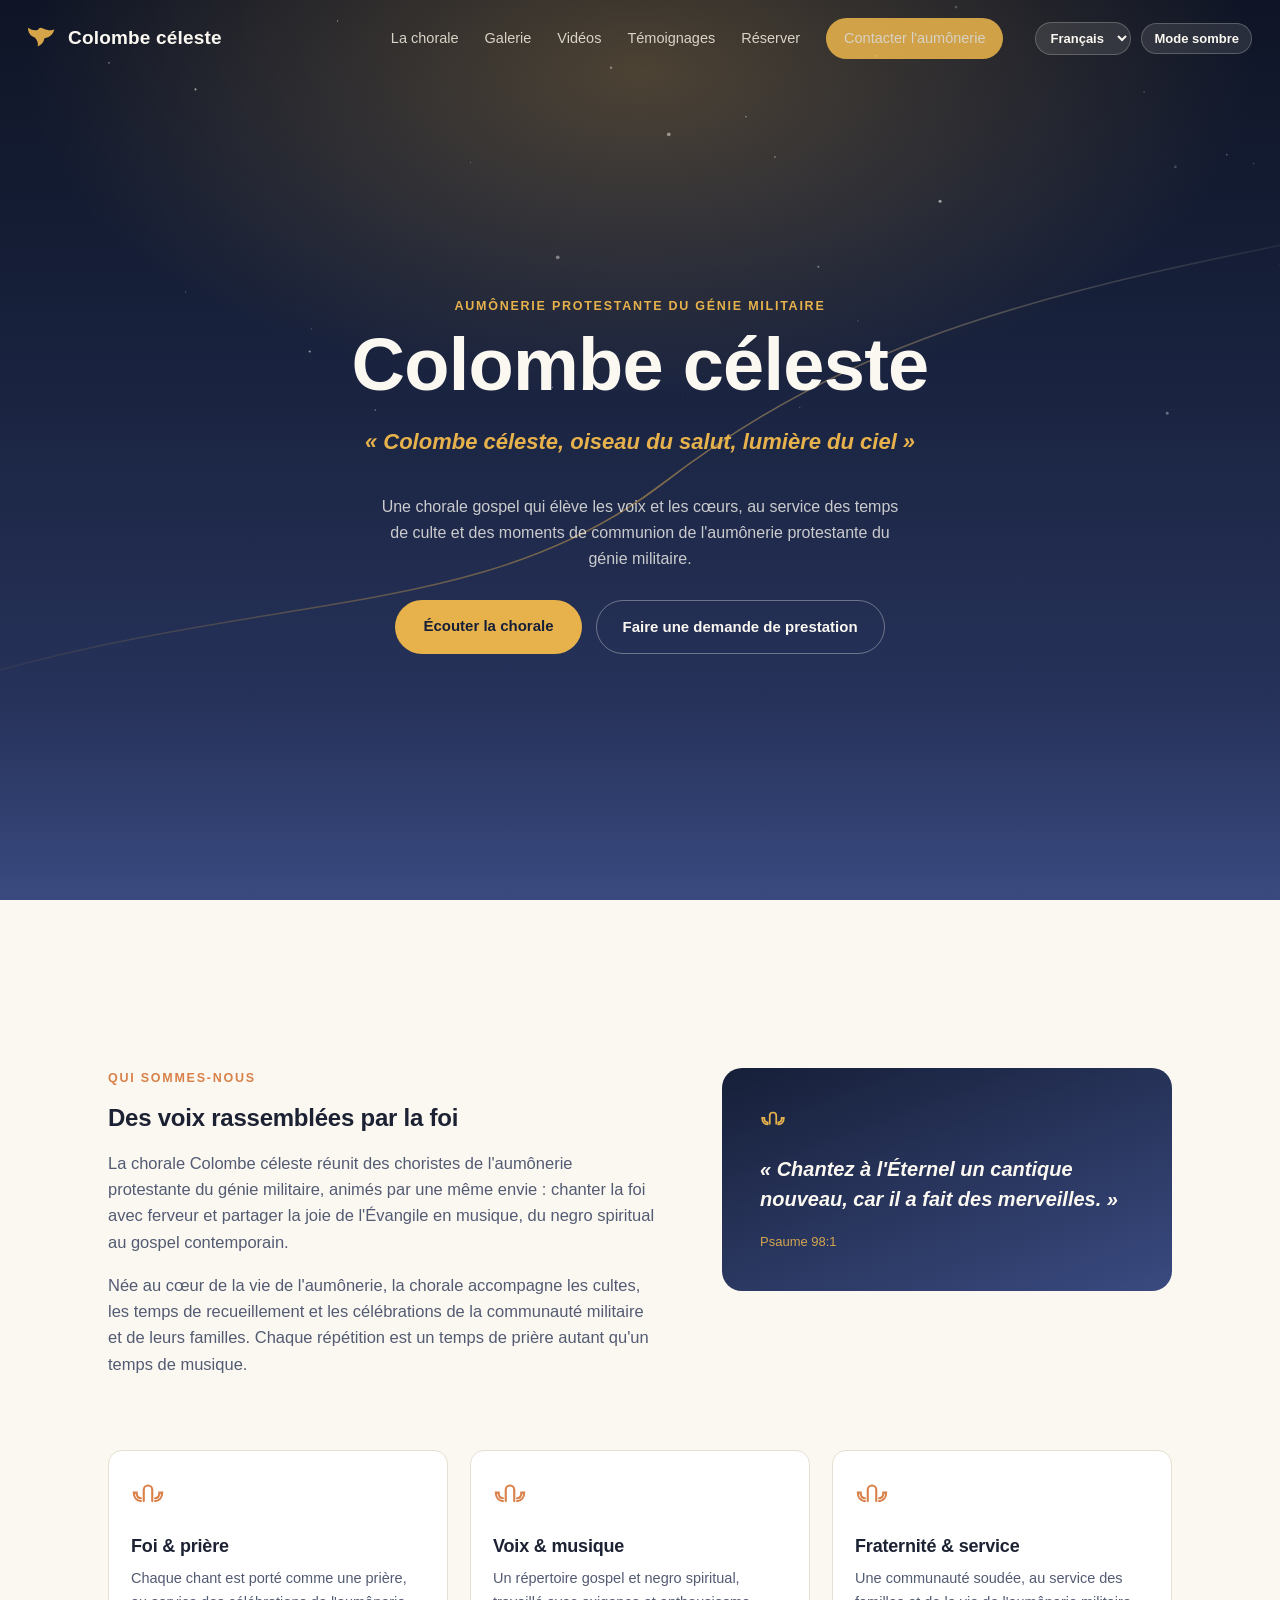
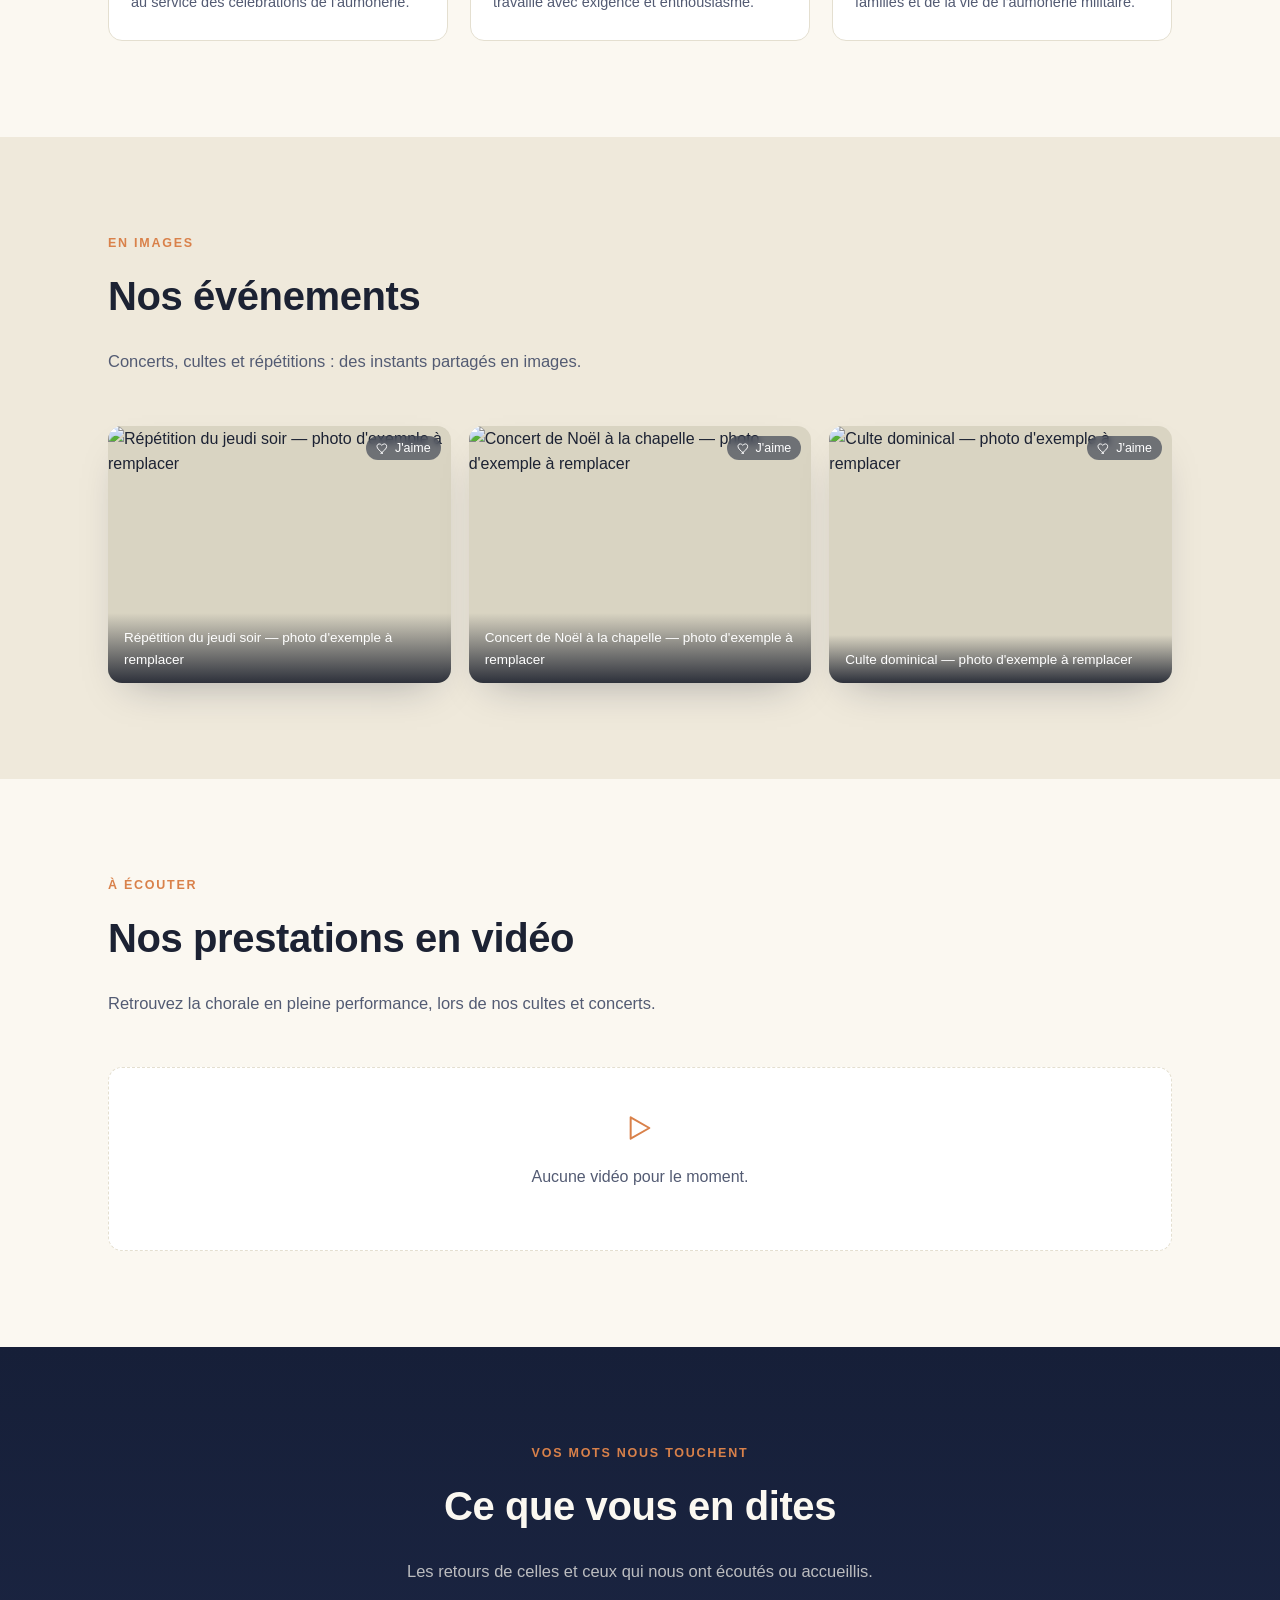
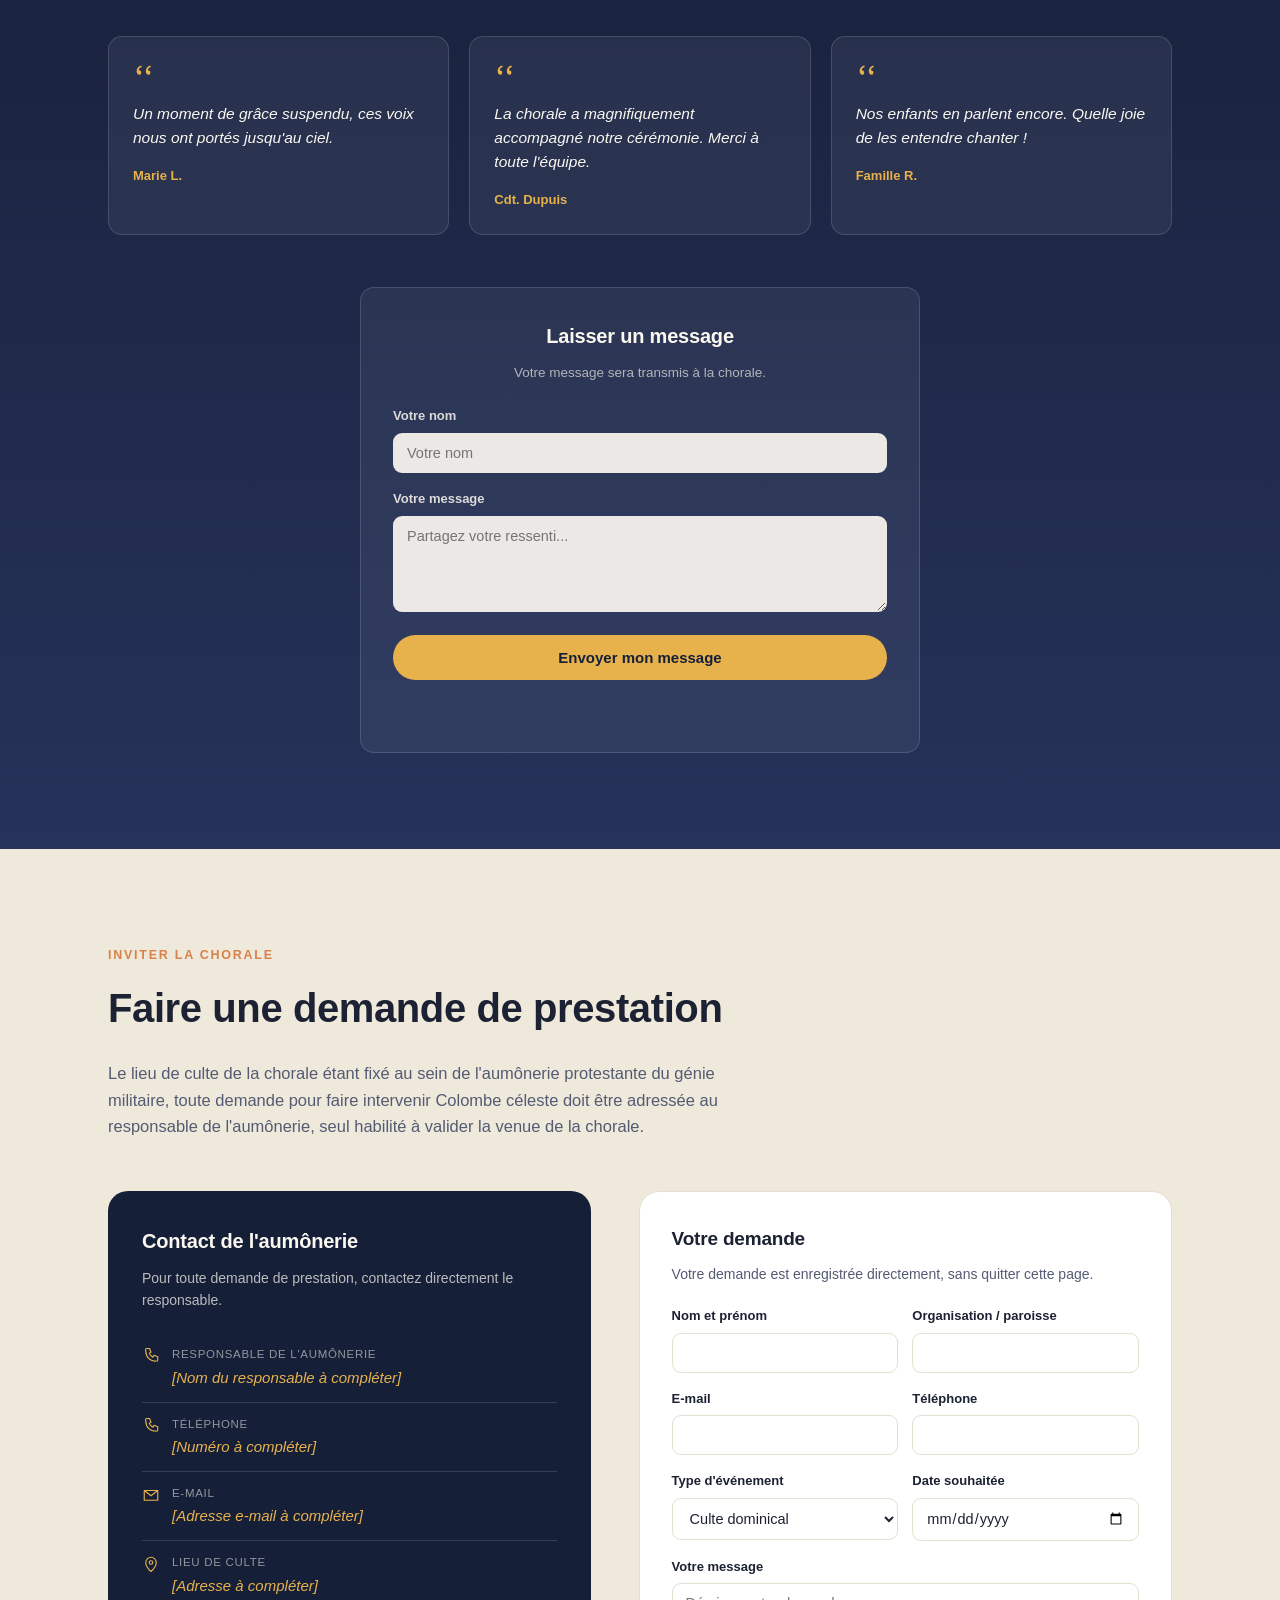
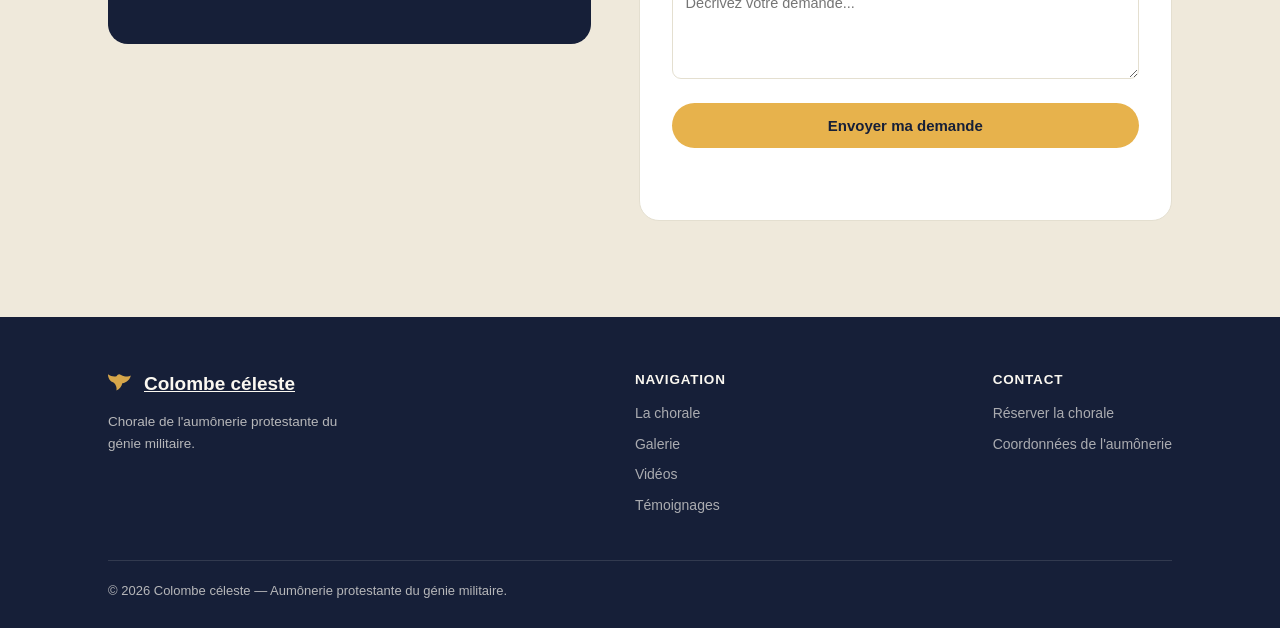
==== index.html @ 0b2200d1 "premiere version du site de la chorale colombr celeste" ====
<!DOCTYPE html>
<html lang="fr">
<head>
<meta charset="UTF-8">
<meta name="viewport" content="width=device-width, initial-scale=1.0">
<title>Colombe céleste — Chorale gospel de l'aumônerie protestante du génie militaire</title>
<meta name="description" content="Colombe céleste, oiseau du salut, lumière du ciel. Chorale gospel de l'aumônerie protestante du génie militaire : concerts, prestations, galerie photo, vidéos et contact pour réserver la chorale.">
<meta name="robots" content="index, follow">
<meta name="theme-color" content="#161f38">
<meta name="author" content="Colombe céleste">

<!-- À remplacer par votre nom de domaine définitif une fois le site en ligne -->
<link rel="canonical" href="https://www.colombe-celeste.example/">

<!-- Open Graph / réseaux sociaux -->
<meta property="og:type" content="website">
<meta property="og:title" content="Colombe céleste — Chorale gospel de l'aumônerie protestante du génie militaire">
<meta property="og:description" content="Oiseau du salut, lumière du ciel. Découvrez nos concerts, notre galerie et nos vidéos, et invitez la chorale à vos événements.">
<meta property="og:url" content="https://www.colombe-celeste.example/">
<meta property="og:locale" content="fr_FR">
<meta property="og:locale:alternate" content="en_US">
<meta property="og:locale:alternate" content="de_DE">
<meta property="og:locale:alternate" content="es_ES">
<meta property="og:image" content="https://www.colombe-celeste.example/assets/social-preview.jpg">
<meta name="twitter:card" content="summary_large_image">
<meta name="twitter:title" content="Colombe céleste — Chorale gospel">
<meta name="twitter:description" content="Oiseau du salut, lumière du ciel. Concerts, galerie, vidéos et contact.">

<link rel="icon" type="image/svg+xml" href="assets/favicon.svg">
<link rel="apple-touch-icon" href="assets/favicon.svg">

<meta http-equiv="Content-Security-Policy" content="default-src 'self'; img-src 'self' data: https:; media-src 'self' data: https: blob:; style-src 'self' 'unsafe-inline' https://fonts.googleapis.com; font-src https://fonts.gstatic.com; script-src 'self' 'sha256-gQjsTGl9t2WQUj9vax3f93fD68hU+zCFucQvxmxFnsM='; frame-src https://www.youtube-nocookie.com https://player.vimeo.com; connect-src 'self' https:; object-src 'none'; base-uri 'self'; form-action 'none';">
<link rel="stylesheet" href="assets/style.css">

<script>(function(){try{var t=localStorage.getItem('colombeCelesteTheme');if(t!=='dark'&&t!=='light'){t=(window.matchMedia&&matchMedia('(prefers-color-scheme: dark)').matches)?'dark':'light';}document.documentElement.setAttribute('data-theme',t);}catch(e){}})();</script>

<script type="application/ld+json" id="ld-json">
{
  "@context": "https://schema.org",
  "@type": "MusicGroup",
  "name": "Colombe céleste",
  "genre": "Gospel",
  "description": "Chorale gospel de l'aumônerie protestante du génie militaire.",
  "slogan": "Colombe céleste, oiseau du salut, lumière du ciel"
}
</script>
</head>
<body>

<!-- ============ NAV ============ -->
<header id="site-nav">
  <a href="#accueil" class="brand-mark">
    <svg width="30" height="30" viewBox="0 0 40 40" fill="none" aria-hidden="true"><path d="M20 6c6 3 12 3 15 1-1 6-6 11-13 12-1 5-4 9-9 11 1-5-1-9-4-12-6-2-9-7-9-13 4 3 9 4 13 3 2-3 4-4 7-2z" fill="#e7b24c" opacity=".92"/></svg>
    <span class="name">Colombe céleste</span>
  </a>
  <nav id="nav-links">
    <a href="#chorale" data-i18n="nav_chorale">La chorale</a>
    <a href="#galerie" data-i18n="nav_galerie">Galerie</a>
    <a href="#videos" data-i18n="nav_videos">Vidéos</a>
    <a href="#temoignages" data-i18n="nav_temoignages">Témoignages</a>
    <a href="#reserver" data-i18n="nav_reserver">Réserver</a>
    <a href="#reserver" class="btn-book" data-i18n="nav_contact">Contacter l'aumônerie</a>
    <div class="nav-utils">
      <select id="lang-select" class="lang-select" aria-label="Choisir la langue"></select>
      <button id="theme-toggle" class="icon-btn" type="button" data-i18n="theme_toggle_dark">🌙 Mode sombre</button>
    </div>
  </nav>
  <button class="nav-toggle" id="nav-toggle" aria-label="Ouvrir le menu" type="button">☰</button>
</header>

<!-- ============ HERO ============ -->
<section id="accueil">
  <div class="dove-field" aria-hidden="true">
    <svg width="100%" height="100%" viewBox="0 0 1200 800" preserveAspectRatio="xMidYMid slice">
      <defs>
        <linearGradient id="trailGrad" x1="0" y1="0" x2="1" y2="0">
          <stop offset="0" stop-color="#e7b24c" stop-opacity="0"/>
          <stop offset="0.5" stop-color="#e7b24c" stop-opacity="1"/>
          <stop offset="1" stop-color="#fbf8f1" stop-opacity="0"/>
        </linearGradient>
      </defs>
      <path class="dove-trail-path" d="M -50 620 C 250 520, 450 560, 620 430 S 950 260, 1260 200"/>
      <g id="stars"></g>
    </svg>
  </div>
  <div class="wrap hero-inner">
    <span class="eyebrow" data-i18n="hero_eyebrow">Aumônerie protestante du génie militaire</span>
    <h1>Colombe céleste</h1>
    <p class="slogan">« Colombe céleste, oiseau du salut, lumière du ciel »</p>
    <p style="color:rgba(251,248,241,.78);max-width:520px;margin:0 auto 1.8em;" data-i18n="hero_subtitle">
      Une chorale gospel qui élève les voix et les cœurs, au service des temps de culte
      et des moments de communion de l'aumônerie protestante du génie militaire.
    </p>
    <div class="hero-cta">
      <a href="#videos" class="btn-primary" data-i18n="hero_cta_listen">Écouter la chorale</a>
      <a href="#reserver" class="btn-ghost" data-i18n="hero_cta_book">Faire une demande de prestation</a>
    </div>
  </div>
</section>

<div class="flight-divider" aria-hidden="true">
  <svg viewBox="0 0 1200 74" preserveAspectRatio="none"><path d="M0 74 L1200 74 L1200 40 C 900 10, 700 60, 500 30 S 150 5, 0 40 Z" fill="#fbf8f1"/></svg>
</div>

<!-- ============ LA CHORALE ============ -->
<section id="chorale">
  <div class="wrap">
    <div class="about-grid">
      <div>
        <span class="eyebrow" data-i18n="about_eyebrow">Qui sommes-nous</span>
        <h2 data-i18n="about_title">Des voix rassemblées par la foi</h2>
        <p id="about-p1"></p>
        <p id="about-p2"></p>
      </div>
      <div class="about-figure">
        <svg width="26" height="26" viewBox="0 0 24 24" fill="none" style="margin-bottom:14px;position:relative;z-index:2;" aria-hidden="true"><path d="M7 17c-3 0-5-2.5-5-6h2c0 2.5 1.3 4 3 4v2zM17 17v-2c1.7 0 3-1.5 3-4h2c0 3.5-2 6-5 6z" stroke="#e7b24c" stroke-width="1.6"/><path d="M9 17V9a3 3 0 0 1 6 0v8" stroke="#e7b24c" stroke-width="1.6"/></svg>
        <blockquote id="about-verse"></blockquote>
        <cite id="about-verse-ref"></cite>
      </div>
    </div>
    <div class="values" id="values-grid"></div>
  </div>
</section>

<!-- ============ GALERIE ============ -->
<section id="galerie">
  <div class="wrap">
    <div class="section-head">
      <span class="eyebrow" data-i18n="gallery_eyebrow">En images</span>
      <h2 data-i18n="gallery_title">Nos événements</h2>
      <p data-i18n="gallery_subtitle">Concerts, cultes et répétitions : des instants partagés en images.</p>
    </div>
    <div class="gallery-grid" id="gallery-grid"></div>
  </div>
</section>

<!-- ============ VIDEOS ============ -->
<section id="videos">
  <div class="wrap">
    <div class="section-head">
      <span class="eyebrow" data-i18n="videos_eyebrow">À écouter</span>
      <h2 data-i18n="videos_title">Nos prestations en vidéo</h2>
      <p data-i18n="videos_subtitle">Retrouvez la chorale en pleine performance, lors de nos cultes et concerts.</p>
    </div>
    <div class="video-grid" id="video-grid"></div>
  </div>
</section>

<!-- ============ TEMOIGNAGES ============ -->
<section id="temoignages">
  <div class="wrap">
    <div class="section-head center">
      <span class="eyebrow" data-i18n="testi_eyebrow">Vos mots nous touchent</span>
      <h2 data-i18n="testi_title">Ce que vous en dites</h2>
      <p data-i18n="testi_subtitle">Les retours de celles et ceux qui nous ont écoutés ou accueillis.</p>
    </div>
    <div class="testi-grid" id="testi-grid"></div>
    <div class="testi-form">
      <h3 data-i18n="testi_form_title">Laisser un message</h3>
      <p class="hint" data-i18n="testi_form_hint">Votre message sera transmis à la chorale.</p>
      <form id="testi-form" novalidate>
        <div class="field">
          <label for="t-name" data-i18n="testi_name_label">Votre nom</label>
          <input type="text" id="t-name" required maxlength="80" data-i18n-ph="testi_name_ph" placeholder="Votre nom">
        </div>
        <div class="field">
          <label for="t-msg" data-i18n="testi_msg_label">Votre message</label>
          <textarea id="t-msg" required maxlength="600" data-i18n-ph="testi_msg_ph" placeholder="Partagez votre ressenti..."></textarea>
        </div>
        <button type="submit" class="btn-primary" style="width:100%;border:none;" data-i18n="testi_submit">Envoyer mon message</button>
        <p class="form-msg" id="t-form-msg" role="status" aria-live="polite"></p>
      </form>
    </div>
  </div>
</section>

<!-- ============ RESERVER ============ -->
<section id="reserver">
  <div class="wrap">
    <div class="section-head">
      <span class="eyebrow" data-i18n="reserve_eyebrow">Inviter la chorale</span>
      <h2 data-i18n="reserve_title">Faire une demande de prestation</h2>
      <p data-i18n="reserve_intro">Le lieu de culte de la chorale étant fixé au sein de l'aumônerie protestante du génie
      militaire, toute demande pour faire intervenir Colombe céleste doit être adressée
      au responsable de l'aumônerie, seul habilité à valider la venue de la chorale.</p>
    </div>
    <div class="reserve-grid">
      <div class="contact-card">
        <h3 data-i18n="contact_card_title">Contact de l'aumônerie</h3>
        <p class="note" data-i18n="contact_card_note">Pour toute demande de prestation, contactez directement le responsable.</p>
        <div class="contact-line">
          <svg viewBox="0 0 24 24" fill="none" aria-hidden="true"><path d="M6 2h4l2 5-2.5 1.5a11 11 0 0 0 5 5L16 11l5 2v4a2 2 0 0 1-2 2C10.5 19 5 13.5 5 5a2 2 0 0 1 1-3z" stroke="currentColor" stroke-width="1.5" stroke-linejoin="round"/></svg>
          <div>
            <div class="lbl" data-i18n="contact_lbl_responsable">Responsable de l'aumônerie</div>
            <div class="val to-fill" id="c-name"></div>
          </div>
        </div>
        <div class="contact-line">
          <svg viewBox="0 0 24 24" fill="none" aria-hidden="true"><path d="M6 2h4l2 5-2.5 1.5a11 11 0 0 0 5 5L16 11l5 2v4a2 2 0 0 1-2 2C10.5 19 5 13.5 5 5a2 2 0 0 1 1-3z" stroke="currentColor" stroke-width="1.5" stroke-linejoin="round"/></svg>
          <div>
            <div class="lbl" data-i18n="contact_lbl_phone">Téléphone</div>
            <div class="val to-fill" id="c-phone"></div>
          </div>
        </div>
        <div class="contact-line">
          <svg viewBox="0 0 24 24" fill="none" aria-hidden="true"><path d="M3 6h18v13H3zM3 6l9 7 9-7" stroke="currentColor" stroke-width="1.5" stroke-linejoin="round"/></svg>
          <div>
            <div class="lbl" data-i18n="contact_lbl_email">E-mail</div>
            <div class="val to-fill" id="c-email"></div>
          </div>
        </div>
        <div class="contact-line">
          <svg viewBox="0 0 24 24" fill="none" aria-hidden="true"><path d="M12 22s7-6.2 7-12a7 7 0 1 0-14 0c0 5.8 7 12 7 12z" stroke="currentColor" stroke-width="1.5" stroke-linejoin="round"/><circle cx="12" cy="10" r="2.4" stroke="currentColor" stroke-width="1.5"/></svg>
          <div>
            <div class="lbl" data-i18n="contact_lbl_address">Lieu de culte</div>
            <div class="val to-fill" id="c-address"></div>
          </div>
        </div>
      </div>
      <div class="booking-form">
        <h3 style="font-size:19px;" data-i18n="booking_form_title">Votre demande</h3>
        <p style="color:var(--ink-soft);font-size:14px;margin-bottom:20px;" data-i18n="booking_form_hint">Votre demande est enregistrée directement, sans quitter cette page.</p>
        <form id="booking-form" novalidate>
          <div class="field-row">
            <div class="field"><label for="b-name" data-i18n="b_name_label">Nom et prénom</label><input type="text" id="b-name" required maxlength="80"></div>
            <div class="field"><label for="b-org" data-i18n="b_org_label">Organisation / paroisse</label><input type="text" id="b-org" maxlength="120"></div>
          </div>
          <div class="field-row">
            <div class="field"><label for="b-email" data-i18n="b_email_label">E-mail</label><input type="email" id="b-email" required maxlength="120"></div>
            <div class="field"><label for="b-phone" data-i18n="b_phone_label">Téléphone</label><input type="tel" id="b-phone" maxlength="30"></div>
          </div>
          <div class="field-row">
            <div class="field">
              <label for="b-type" data-i18n="b_type_label">Type d'événement</label>
              <select id="b-type">
                <option data-i18n="opt_culte">Culte dominical</option>
                <option data-i18n="opt_mariage">Mariage religieux</option>
                <option data-i18n="opt_ceremonie">Cérémonie militaire</option>
                <option data-i18n="opt_concert">Concert / événement communautaire</option>
                <option data-i18n="opt_autre">Autre</option>
              </select>
            </div>
            <div class="field"><label for="b-date" data-i18n="b_date_label">Date souhaitée</label><input type="date" id="b-date"></div>
          </div>
          <div class="field"><label for="b-msg" data-i18n="b_msg_label">Votre message</label><textarea id="b-msg" required maxlength="800" data-i18n-ph="b_msg_ph" placeholder="Décrivez votre demande..."></textarea></div>
          <button type="submit" class="btn-primary" style="width:100%;border:none;" data-i18n="b_submit">Envoyer ma demande</button>
          <p class="form-msg" id="b-form-msg" role="status" aria-live="polite"></p>
        </form>
      </div>
    </div>
  </div>
</section>

<!-- ============ FOOTER ============ -->
<footer>
  <div class="wrap">
    <div class="footer-grid">
      <div>
        <a href="#accueil" class="footer-brand">
          <svg width="26" height="26" viewBox="0 0 40 40" fill="none" aria-hidden="true"><path d="M20 6c6 3 12 3 15 1-1 6-6 11-13 12-1 5-4 9-9 11 1-5-1-9-4-12-6-2-9-7-9-13 4 3 9 4 13 3 2-3 4-4 7-2z" fill="#e7b24c" opacity=".92"/></svg>
          <span>Colombe céleste</span>
        </a>
        <p style="max-width:260px;font-size:13.5px;margin-top:12px;" data-i18n="footer_tagline">Chorale de l'aumônerie protestante du génie militaire.</p>
      </div>
      <div class="footer-col">
        <h4 data-i18n="footer_nav_title">Navigation</h4>
        <a href="#chorale" data-i18n="nav_chorale">La chorale</a>
        <a href="#galerie" data-i18n="nav_galerie">Galerie</a>
        <a href="#videos" data-i18n="nav_videos">Vidéos</a>
        <a href="#temoignages" data-i18n="nav_temoignages">Témoignages</a>
      </div>
      <div class="footer-col">
        <h4 data-i18n="footer_contact_title">Contact</h4>
        <a href="#reserver" data-i18n="footer_link_reserve">Réserver la chorale</a>
        <a href="#reserver" data-i18n="footer_link_coords">Coordonnées de l'aumônerie</a>
      </div>
    </div>
    <div class="footer-bottom">
      <span>© <span id="year"></span> <span data-i18n="footer_copyright_suffix">Colombe céleste — Aumônerie protestante du génie militaire.</span></span>
    </div>
  </div>
</footer>

<!-- ============ LIGHTBOX PHOTO ============ -->
<div id="lightbox">
  <button class="lb-close" id="lb-close" aria-label="Fermer" type="button">×</button>
  <div>
    <img id="lb-img" src="" alt="">
    <p class="lb-cap" id="lb-cap"></p>
  </div>
</div>

<!-- ============ MODALE VIDEO (lecture grand écran) ============ -->
<div id="video-modal">
  <button class="vm-close" id="vm-close" aria-label="Fermer la vidéo" type="button">×</button>
  <div class="video-modal-inner">
    <div class="video-modal-frame" id="vm-frame"></div>
    <p class="video-modal-title" id="vm-title"></p>
  </div>
</div>

<script src="assets/common.js"></script>
<script src="assets/i18n.js"></script>
<script src="assets/site.js"></script>
</body>
</html>
---- assets/style.css ----
@import url('https://fonts.googleapis.com/css2?family=Inter:wght@400;500;600;700&display=swap');

:root{
  --sky-night:#161f38;
  --sky-mid:#26325a;
  --sky-soft:#3a4a80;
  --dawn-gold:#e7b24c;
  --dawn-copper:#d9814a;
  --dove:#fbf8f1;
  --dove-dim:#efe9db;
  --ink:#1c2233;
  --ink-soft:#535b73;
  --line:#e4dfd0;
  --card-bg:#ffffff;
  --radius:14px;
  --shadow:0 18px 40px -20px rgba(22,31,56,0.35);
  --font-title:Arial, Helvetica, sans-serif;
  --font-body:'Inter', Arial, Helvetica, sans-serif;
  font-size:16px;
}
:root[data-theme="dark"]{
  --dove:#12172a;
  --dove-dim:#0c1020;
  --ink:#eceef5;
  --ink-soft:#a7adc4;
  --line:#2a3252;
  --card-bg:#1a2038;
  --shadow:0 18px 40px -20px rgba(0,0,0,0.6);
}
:root[data-theme="dark"] .value-card,
:root[data-theme="dark"] .video-card,
:root[data-theme="dark"] .booking-form,
:root[data-theme="dark"] .empty-state{
  background:var(--card-bg);
}
:root[data-theme="dark"] .field input,
:root[data-theme="dark"] .field textarea,
:root[data-theme="dark"] .field select{
  background:var(--card-bg);color:var(--ink);
}
:root[data-theme="dark"] .photo-card{background:#20263f;}
*{box-sizing:border-box;}
html{scroll-behavior:smooth;}
body{
  margin:0;
  font-family:var(--font-body);
  color:var(--ink);
  background:var(--dove);
  line-height:1.6;
  -webkit-font-smoothing:antialiased;
}
h1,h2,h3,h4{font-family:var(--font-title);font-weight:700;margin:0 0 .5em;letter-spacing:-0.01em;}
p{margin:0 0 1em;}
a{color:inherit;}
img{max-width:100%;display:block;}
button{font-family:inherit;cursor:pointer;}
.wrap{max-width:1120px;margin:0 auto;padding:0 28px;}
.eyebrow{
  font-family:var(--font-body);font-weight:600;font-size:12.5px;letter-spacing:.14em;
  text-transform:uppercase;color:var(--dawn-copper);margin-bottom:.9em;display:block;
}

/* ---------- NAV ---------- */
#site-nav{
  position:fixed;top:0;left:0;right:0;z-index:500;
  display:flex;align-items:center;justify-content:space-between;
  padding:18px 28px;transition:background .35s ease, box-shadow .35s ease, padding .35s ease;
}
#site-nav.solid{
  background:rgba(22,31,56,0.94);backdrop-filter:blur(8px);
  padding:12px 28px;box-shadow:0 6px 24px -12px rgba(0,0,0,.4);
}
.brand-mark{display:flex;align-items:center;gap:10px;color:var(--dove);text-decoration:none;}
.brand-mark span.name{font-family:var(--font-title);font-weight:700;font-size:19px;letter-spacing:.01em;}
#site-nav nav{display:flex;gap:26px;align-items:center;}
#site-nav nav a{color:var(--dove-dim);text-decoration:none;font-size:14.5px;font-weight:500;opacity:.88;transition:opacity .2s;}
#site-nav nav a:hover{opacity:1;}
.btn-book{
  background:var(--dawn-gold);color:var(--sky-night);padding:9px 18px;border-radius:30px;
  font-weight:600;font-size:14px;text-decoration:none;transition:transform .18s ease, box-shadow .18s ease;
}
.btn-book:hover{transform:translateY(-1px);box-shadow:0 10px 22px -10px rgba(231,178,76,.7);}
.nav-toggle{display:none;background:none;border:0;color:var(--dove);font-size:26px;line-height:1;padding:4px;}
.nav-utils{display:flex;align-items:center;gap:10px;margin-left:6px;}
.icon-btn{
  background:rgba(251,248,241,.1);border:1px solid rgba(251,248,241,.22);color:var(--dove);
  border-radius:20px;padding:7px 12px;font-size:13px;font-weight:600;display:flex;align-items:center;gap:5px;
}
.icon-btn:hover{background:rgba(251,248,241,.18);}
.lang-select{
  background:rgba(251,248,241,.1);border:1px solid rgba(251,248,241,.22);color:var(--dove);
  border-radius:20px;padding:7px 10px;font-size:13px;font-weight:600;font-family:inherit;
}
.lang-select option{color:#111;}
body,section,header,footer,.value-card,.video-card,.photo-card,.booking-form,.contact-card,.testi-card,.empty-state{
  transition:background-color .25s ease, color .25s ease, border-color .25s ease;
}

/* ---------- HERO ---------- */
#accueil{
  position:relative;min-height:100vh;display:flex;align-items:center;overflow:hidden;
  background:
    radial-gradient(ellipse 80% 60% at 50% 8%, rgba(231,178,76,.28), transparent 60%),
    linear-gradient(180deg,#0f1526 0%, var(--sky-night) 32%, var(--sky-mid) 78%, var(--sky-soft) 100%);
  color:var(--dove);
  padding:140px 0 90px;
}
.hero-inner{position:relative;z-index:3;max-width:760px;margin:0 auto;text-align:center;}
.hero-inner .eyebrow{color:var(--dawn-gold);}
#accueil h1{
  font-size:clamp(42px,7vw,74px);line-height:1.03;margin-bottom:.28em;color:var(--dove);
}
#accueil .slogan{
  font-family:var(--font-title);font-style:italic;font-weight:700;
  font-size:clamp(17px,2.4vw,22px);color:var(--dawn-gold);max-width:560px;margin:0 auto 1.6em;
}
.hero-cta{display:flex;gap:14px;justify-content:center;flex-wrap:wrap;margin-top:8px;}
.btn-primary{
  background:var(--dawn-gold);color:var(--sky-night);padding:14px 28px;border-radius:32px;
  font-weight:600;font-size:15px;text-decoration:none;border:none;transition:transform .18s ease, box-shadow .18s ease;
  display:inline-block;
}
.btn-primary:hover{transform:translateY(-2px);box-shadow:0 14px 28px -12px rgba(231,178,76,.6);}
.btn-primary:disabled{opacity:.6;cursor:not-allowed;transform:none;box-shadow:none;}
.btn-ghost{
  background:transparent;color:var(--dove);padding:14px 26px;border-radius:32px;border:1px solid rgba(251,248,241,.35);
  font-weight:600;font-size:15px;text-decoration:none;transition:border-color .18s ease, background .18s ease;
}
.btn-ghost:hover{border-color:rgba(251,248,241,.7);background:rgba(251,248,241,.06);}
.dove-field{position:absolute;inset:0;z-index:1;pointer-events:none;opacity:.9;}
.dove-trail-path{fill:none;stroke:url(#trailGrad);stroke-width:1.4;opacity:.55;}
.star{fill:var(--dove);opacity:0;}

/* ---------- SIGNATURE DIVIDER ---------- */
.flight-divider{position:relative;height:74px;margin-top:-2px;overflow:hidden;}
.flight-divider svg{width:100%;height:100%;display:block;}

/* ---------- GENERIC SECTION ---------- */
section{padding:96px 0;}
.section-head{max-width:620px;margin:0 0 3.2em;}
.section-head.center{margin-left:auto;margin-right:auto;text-align:center;}
.section-head h2{font-size:clamp(28px,3.6vw,40px);}
.section-head p{color:var(--ink-soft);font-size:16.5px;}

/* ---------- ABOUT / VALEURS ---------- */
#chorale{background:var(--dove);}
.about-grid{display:grid;grid-template-columns:1.1fr .9fr;gap:64px;align-items:start;margin-bottom:56px;}
.about-grid p{color:var(--ink-soft);font-size:16.5px;}
.about-figure{
  background:linear-gradient(160deg,var(--sky-night),var(--sky-soft));
  border-radius:20px;padding:38px;color:var(--dove);position:relative;overflow:hidden;
}
.about-figure blockquote{font-family:var(--font-title);font-style:italic;font-weight:700;font-size:20px;line-height:1.5;margin:0 0 14px;position:relative;z-index:2;}
.about-figure cite{font-style:normal;font-size:13px;color:var(--dawn-gold);opacity:.9;}
.values{display:grid;grid-template-columns:repeat(3,1fr);gap:22px;}
.value-card{
  border:1px solid var(--line);border-radius:var(--radius);padding:26px 22px;background:#fff;
  transition:transform .2s ease, box-shadow .2s ease;
}
.value-card:hover{transform:translateY(-4px);box-shadow:var(--shadow);}
.value-card h3{font-size:18px;margin-bottom:.35em;}
.value-card p{color:var(--ink-soft);font-size:14.5px;margin:0;}

/* ---------- GALERIE ---------- */
#galerie{background:var(--dove-dim);}
.gallery-grid{display:grid;grid-template-columns:repeat(3,1fr);gap:18px;}
.photo-card{
  position:relative;border-radius:var(--radius);overflow:hidden;aspect-ratio:4/3;background:#d9d4c2;
  cursor:pointer;box-shadow:var(--shadow);
}
.photo-card img{width:100%;height:100%;object-fit:cover;transition:transform .5s ease;}
.photo-card:hover img{transform:scale(1.06);}
.photo-card .cap{
  position:absolute;left:0;right:0;bottom:0;padding:14px 16px 12px;
  background:linear-gradient(0deg,rgba(15,20,35,.85),transparent);color:#fff;font-size:13.5px;font-weight:500;
}
.like-btn{
  position:absolute;top:10px;right:10px;background:rgba(22,31,56,.55);border:none;border-radius:20px;
  color:#fff;padding:5px 10px;font-size:12.5px;display:flex;align-items:center;gap:5px;backdrop-filter:blur(3px);
}
.like-btn svg{width:14px;height:14px;}
.like-btn.liked{color:var(--dawn-gold);}
.empty-state{
  border:1.5px dashed var(--line);border-radius:var(--radius);padding:44px 30px;text-align:center;color:var(--ink-soft);
  grid-column:1/-1;background:#fff;
}
.empty-state .icn{width:32px;height:32px;margin:0 auto 12px;color:var(--dawn-copper);}

/* ---------- VIDEOS ---------- */
#videos{background:var(--dove);}
.video-grid{display:grid;grid-template-columns:repeat(3,1fr);gap:22px;}
.video-card{border-radius:var(--radius);overflow:hidden;background:#fff;border:1px solid var(--line);}
.video-thumb{position:relative;aspect-ratio:16/9;background:linear-gradient(150deg,var(--sky-night),var(--sky-mid));display:flex;align-items:center;justify-content:center;border:none;width:100%;padding:0;}
.video-thumb .play{
  width:56px;height:56px;border-radius:50%;background:rgba(251,248,241,.14);border:1.5px solid rgba(251,248,241,.5);
  display:flex;align-items:center;justify-content:center;transition:background .2s;
}
.video-thumb:hover .play{background:var(--dawn-gold);}
.video-thumb .play svg{width:20px;height:20px;color:#fff;margin-left:3px;}
.video-thumb:hover .play svg{color:var(--sky-night);}
.video-info{padding:16px 18px 18px;}
.video-info h3{font-size:16px;margin-bottom:.2em;}
.video-info p{font-size:13.5px;color:var(--ink-soft);margin:0;}

/* ---------- MODALE VIDEO (grand écran) ---------- */
#video-modal{position:fixed;inset:0;background:rgba(10,13,24,.94);z-index:900;display:none;align-items:center;justify-content:center;padding:24px;}
#video-modal.open{display:flex;}
.video-modal-inner{width:100%;max-width:960px;}
.video-modal-frame{position:relative;width:100%;aspect-ratio:16/9;background:#000;border-radius:10px;overflow:hidden;}
.video-modal-frame iframe,.video-modal-frame video{position:absolute;inset:0;width:100%;height:100%;border:0;}
.video-modal-title{color:#fff;text-align:center;margin-top:14px;font-size:15px;}
.vm-close{position:absolute;top:24px;right:28px;background:none;border:none;color:#fff;font-size:30px;line-height:1;z-index:2;}

/* ---------- TEMOIGNAGES ---------- */
#temoignages{background:linear-gradient(180deg,var(--sky-night),var(--sky-mid));color:var(--dove);}
#temoignages .section-head p{color:rgba(251,248,241,.72);}
.testi-grid{display:grid;grid-template-columns:repeat(3,1fr);gap:20px;margin-bottom:52px;}
.testi-card{background:rgba(251,248,241,.06);border:1px solid rgba(251,248,241,.14);border-radius:var(--radius);padding:24px;}
.testi-card .quote-icn{width:22px;height:22px;color:var(--dawn-gold);margin-bottom:12px;}
.testi-card p.msg{font-family:var(--font-title);font-style:italic;font-weight:400;font-size:15.5px;line-height:1.55;color:var(--dove);}
.testi-card .who{font-size:13px;color:var(--dawn-gold);font-weight:600;}
.testi-form{max-width:560px;margin:0 auto;background:rgba(251,248,241,.06);border:1px solid rgba(251,248,241,.14);border-radius:var(--radius);padding:32px;}
.testi-form h3{color:var(--dove);font-size:20px;text-align:center;}
.testi-form p.hint{text-align:center;font-size:13.5px;color:rgba(251,248,241,.65);margin-bottom:22px;}

/* ---------- FORMS (partagés) ---------- */
.field{margin-bottom:16px;}
.field label{display:block;font-size:13px;font-weight:600;margin-bottom:6px;}
#temoignages .field label{color:rgba(251,248,241,.85);}
.field input,.field textarea,.field select{
  width:100%;padding:11px 13px;border-radius:9px;border:1px solid var(--line);font-family:inherit;font-size:14.5px;
  background:#fff;color:var(--ink);
}
#temoignages .field input,#temoignages .field textarea{background:rgba(251,248,241,.92);border:1px solid transparent;}
.field textarea{min-height:96px;resize:vertical;}
.field-row{display:grid;grid-template-columns:1fr 1fr;gap:14px;}
.form-msg{font-size:13.5px;margin-top:10px;min-height:1.2em;}
.form-msg.ok{color:#3f7d4c;}
#temoignages .form-msg.ok{color:var(--dawn-gold);}
.form-msg.err{color:#b5423a;}

/* ---------- RESERVER ---------- */
#reserver{background:var(--dove-dim);}
.reserve-grid{display:grid;grid-template-columns:.95fr 1.05fr;gap:48px;align-items:start;}
.contact-card{background:var(--sky-night);color:var(--dove);border-radius:20px;padding:34px;}
.contact-card h3{color:var(--dove);font-size:20px;}
.contact-card .note{font-size:14px;color:rgba(251,248,241,.72);margin-bottom:22px;}
.contact-line{display:flex;gap:12px;align-items:flex-start;padding:12px 0;border-top:1px solid rgba(251,248,241,.14);}
.contact-line:first-of-type{border-top:none;}
.contact-line svg{width:18px;height:18px;color:var(--dawn-gold);flex-shrink:0;margin-top:2px;}
.contact-line .lbl{font-size:11.5px;text-transform:uppercase;letter-spacing:.06em;color:rgba(251,248,241,.55);margin-bottom:2px;}
.contact-line .val{font-size:15px;font-weight:500;}
.to-fill{color:var(--dawn-gold);font-style:italic;font-weight:500;}
.booking-form{background:#fff;border:1px solid var(--line);border-radius:20px;padding:32px;}

/* ---------- FOOTER ---------- */
footer{background:var(--sky-night);color:rgba(251,248,241,.7);padding:52px 0 26px;}
.footer-grid{display:flex;justify-content:space-between;flex-wrap:wrap;gap:34px;margin-bottom:36px;}
.footer-brand{display:flex;align-items:center;gap:10px;color:var(--dove);}
.footer-brand span{font-family:var(--font-title);font-weight:700;font-size:19px;}
.footer-col h4{color:var(--dove);font-size:13.5px;text-transform:uppercase;letter-spacing:.06em;margin-bottom:12px;font-family:var(--font-body);font-weight:600;}
.footer-col a{display:block;color:rgba(251,248,241,.65);text-decoration:none;font-size:14px;margin-bottom:8px;}
.footer-col a:hover{color:var(--dawn-gold);}
.footer-bottom{border-top:1px solid rgba(251,248,241,.12);padding-top:20px;font-size:13px;}

/* ---------- LIGHTBOX PHOTO ---------- */
#lightbox{position:fixed;inset:0;background:rgba(15,18,30,.92);z-index:900;display:none;align-items:center;justify-content:center;padding:30px;}
#lightbox.open{display:flex;}
#lightbox img{max-width:92vw;max-height:82vh;border-radius:10px;}
#lightbox .lb-cap{color:#fff;text-align:center;margin-top:14px;font-size:14.5px;}
#lightbox .lb-close{position:absolute;top:24px;right:28px;background:none;border:none;color:#fff;font-size:30px;line-height:1;}

@media(max-width:880px){
  #site-nav nav{position:fixed;top:0;right:0;height:100vh;width:78%;max-width:300px;background:var(--sky-night);
    flex-direction:column;align-items:flex-start;padding:100px 28px 28px;transform:translateX(100%);transition:transform .3s ease;gap:20px;}
  #site-nav nav.open{transform:translateX(0);}
  .nav-toggle{display:block;}
  .about-grid,.reserve-grid{grid-template-columns:1fr;}
  .values,.gallery-grid,.video-grid,.testi-grid{grid-template-columns:repeat(2,1fr);}
  .field-row{grid-template-columns:1fr;}
}
@media(max-width:560px){
  .values,.gallery-grid,.video-grid,.testi-grid{grid-template-columns:1fr;}
  .wrap{padding:0 20px;}
}
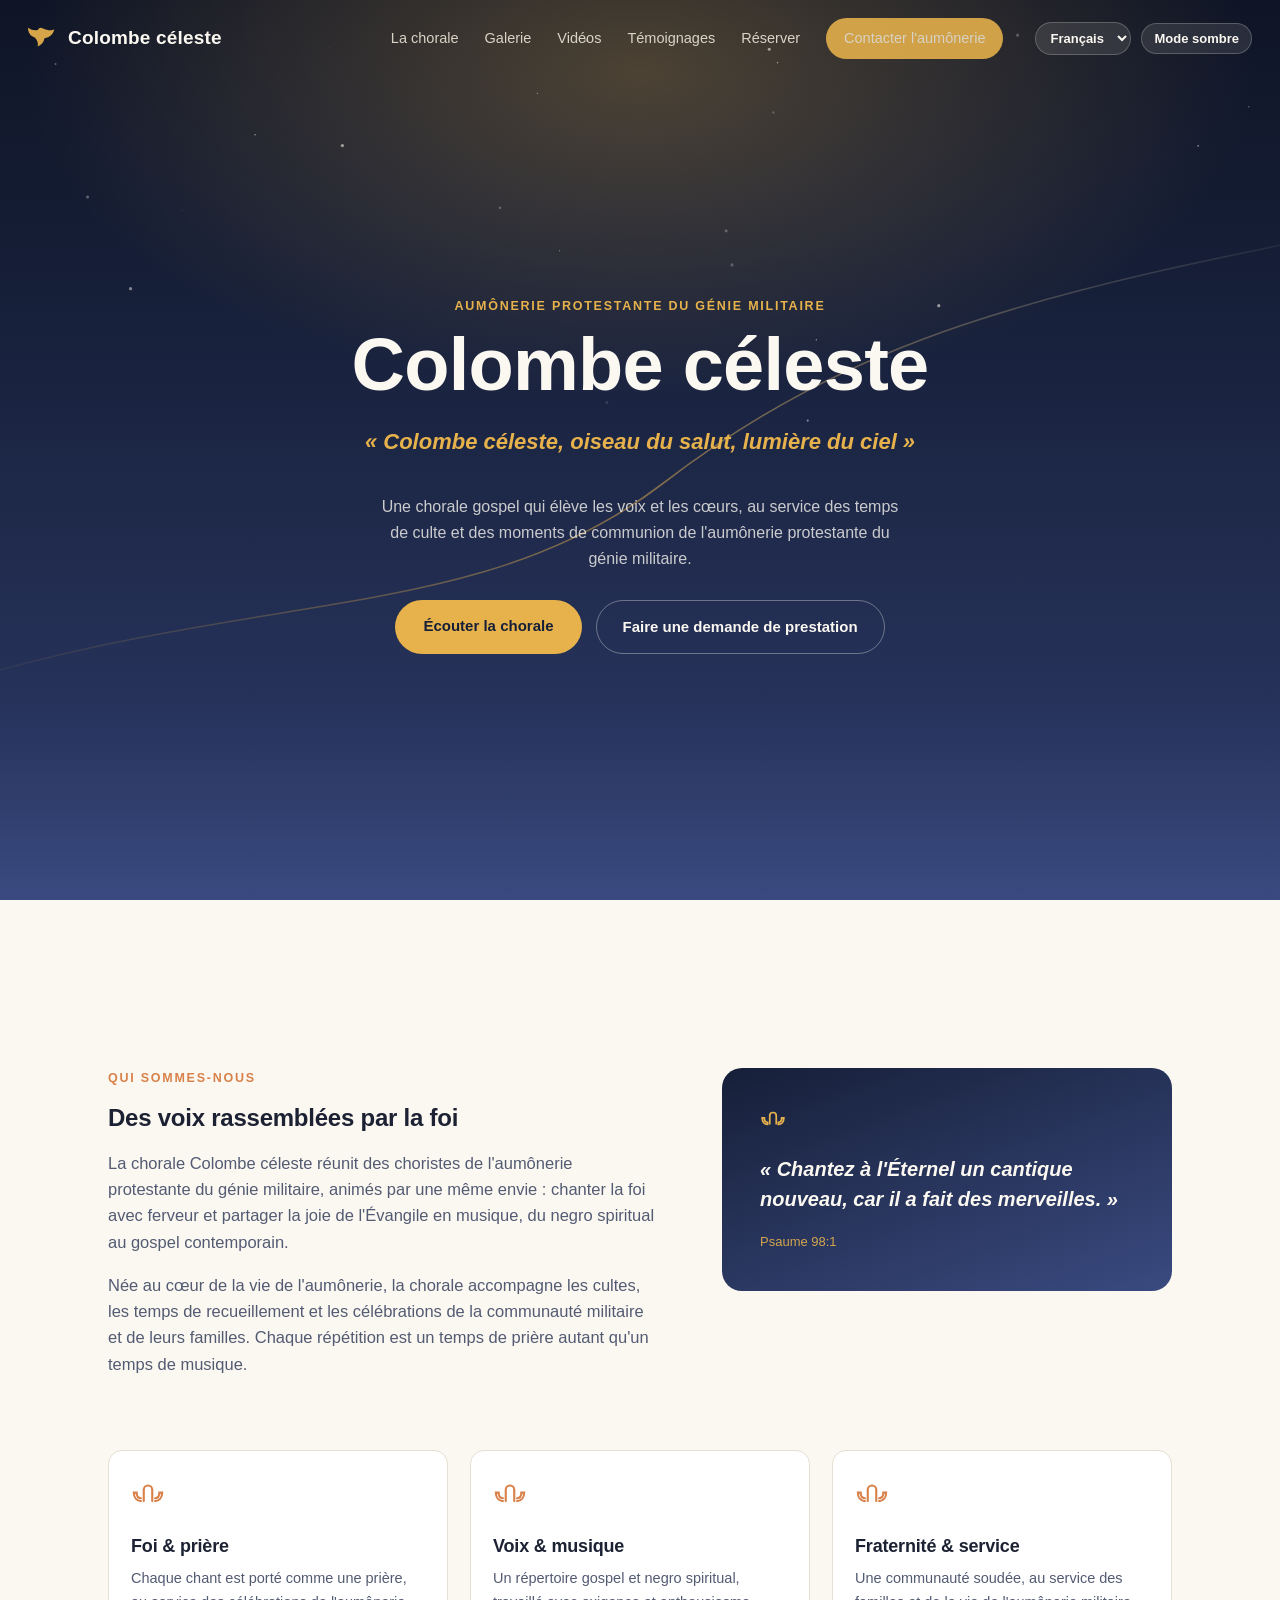
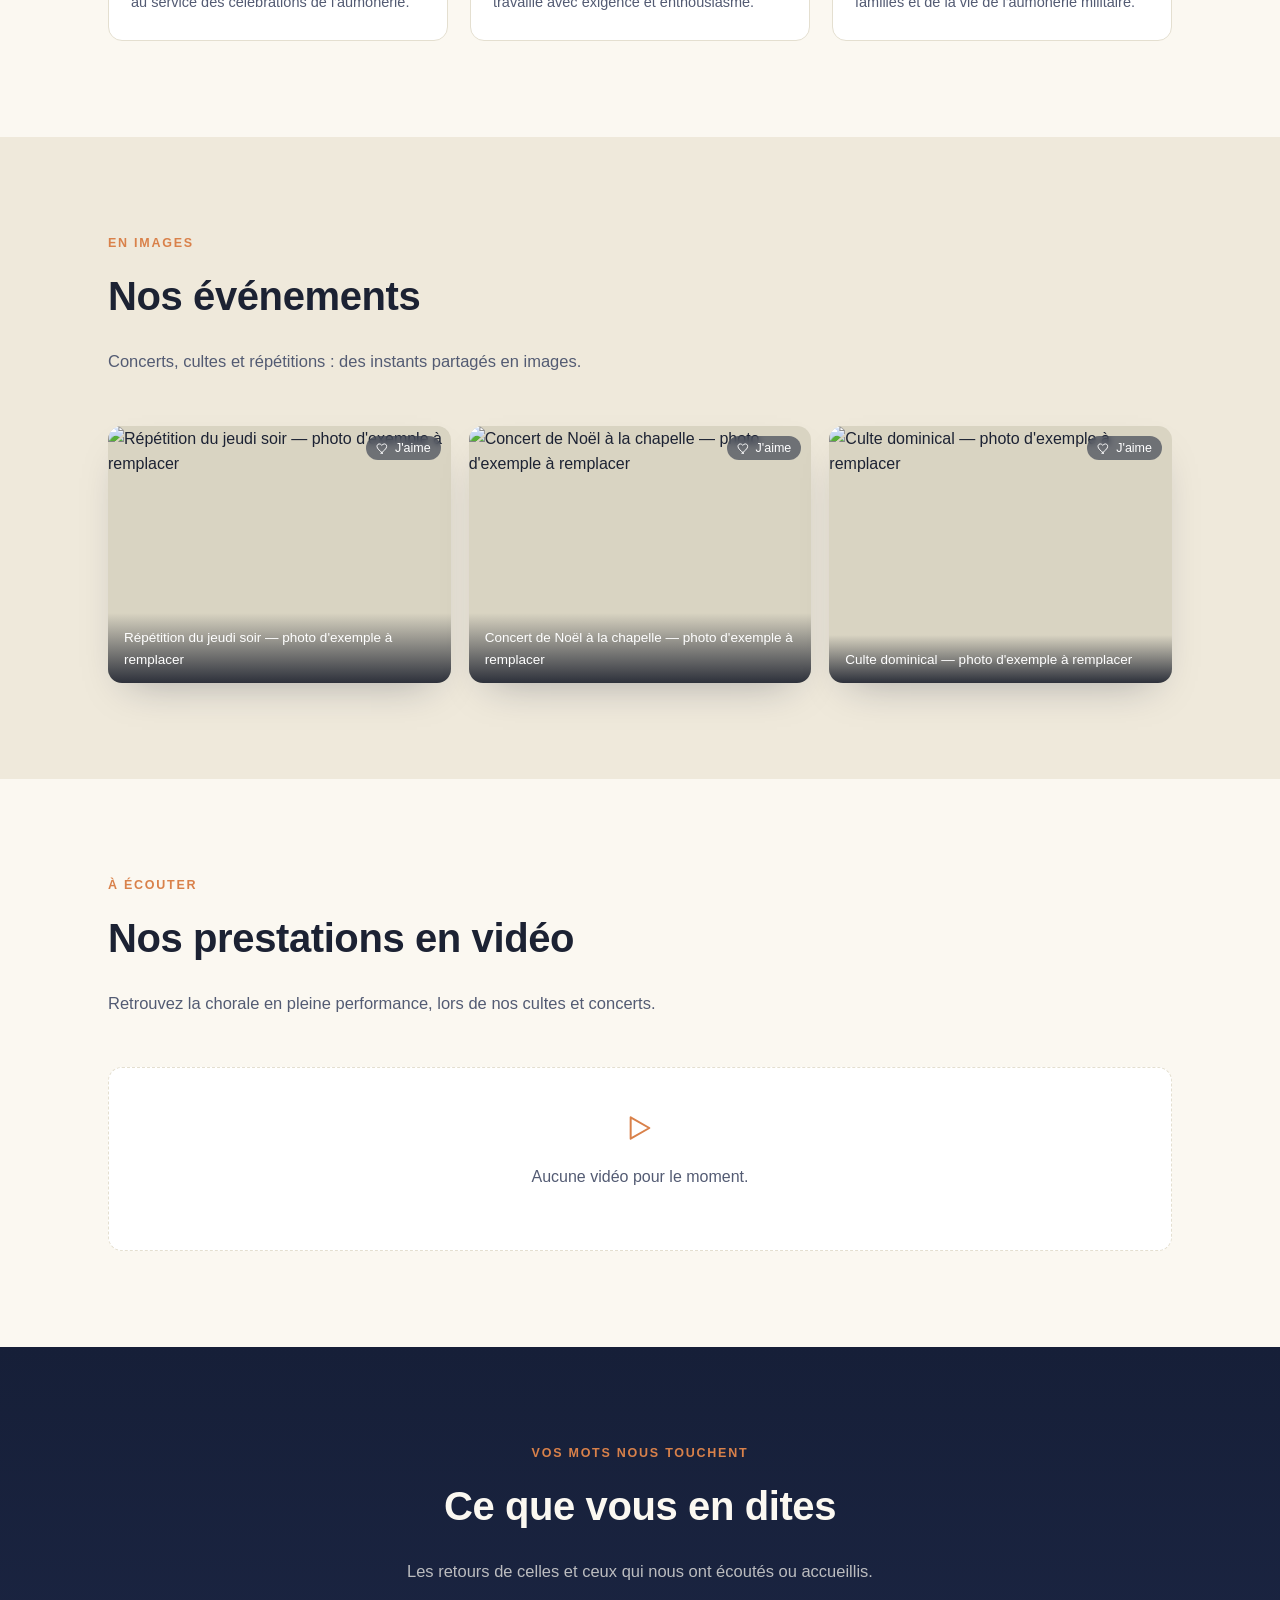
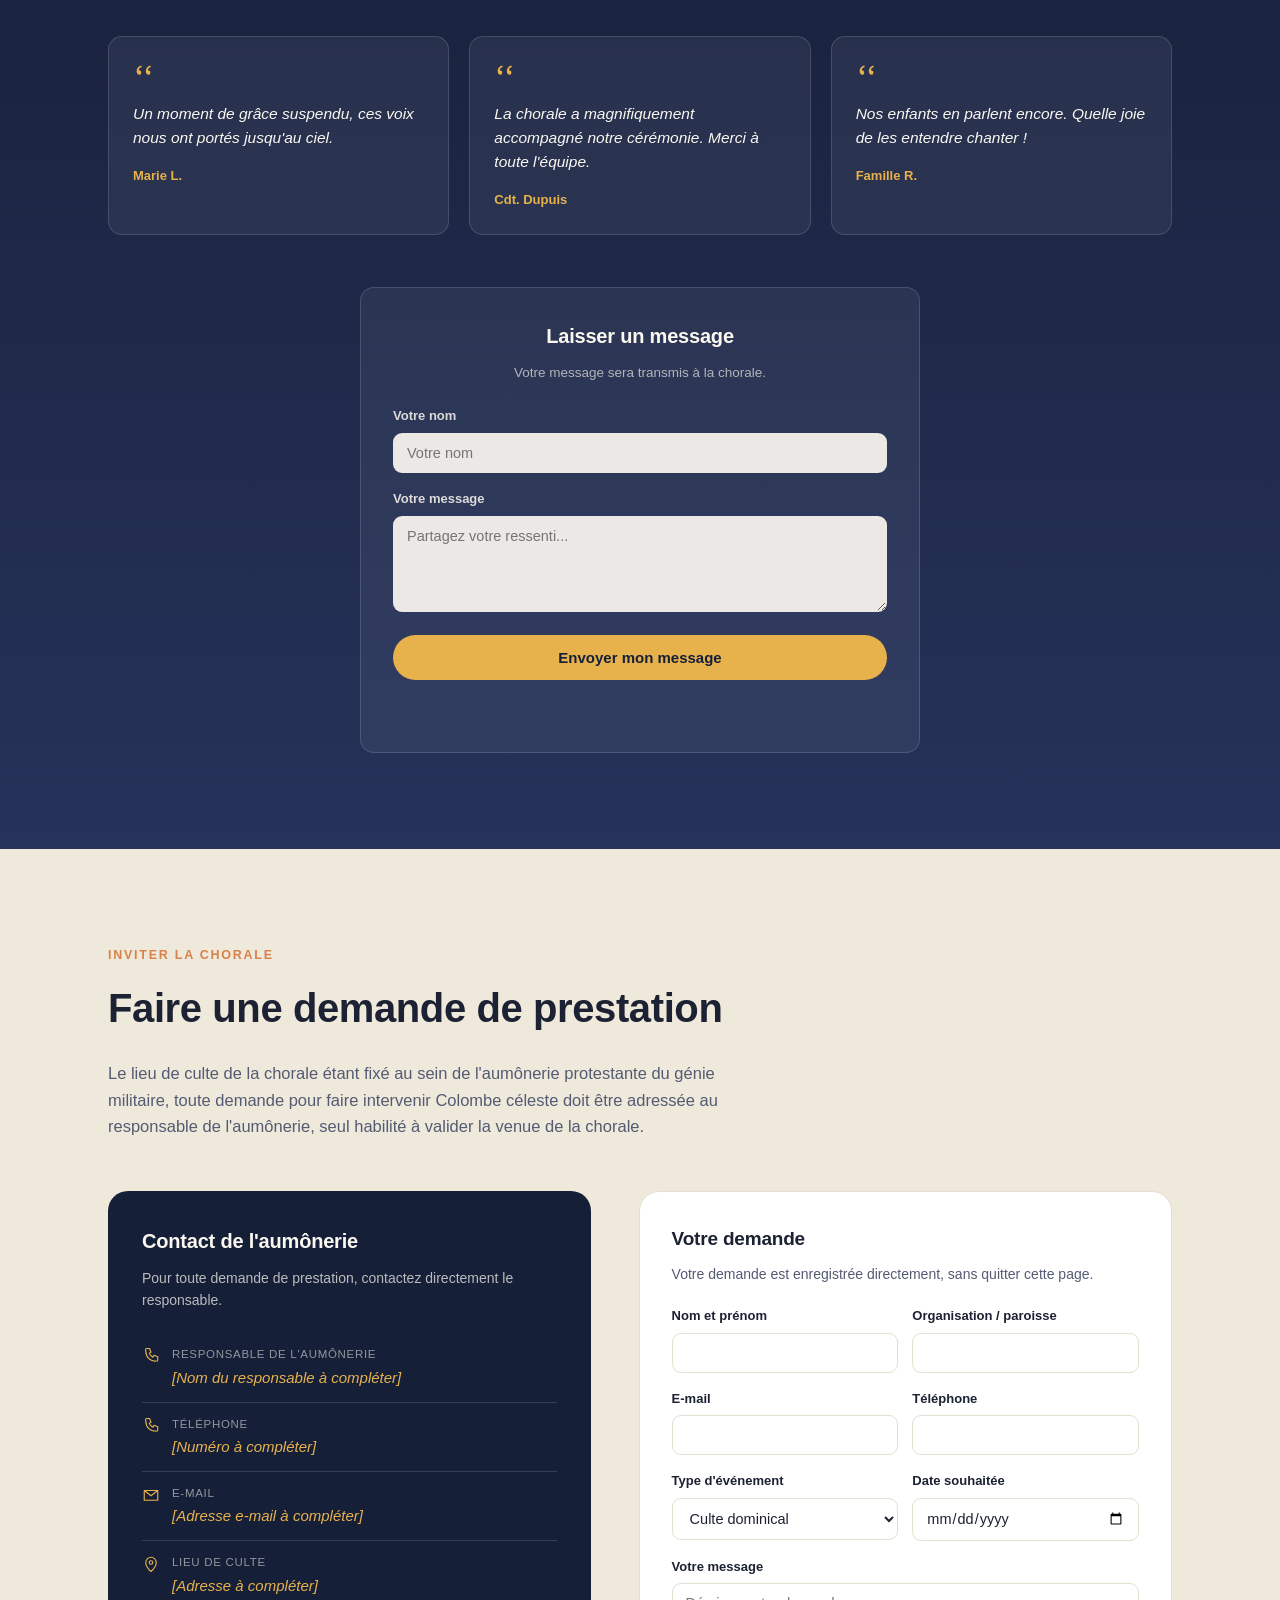
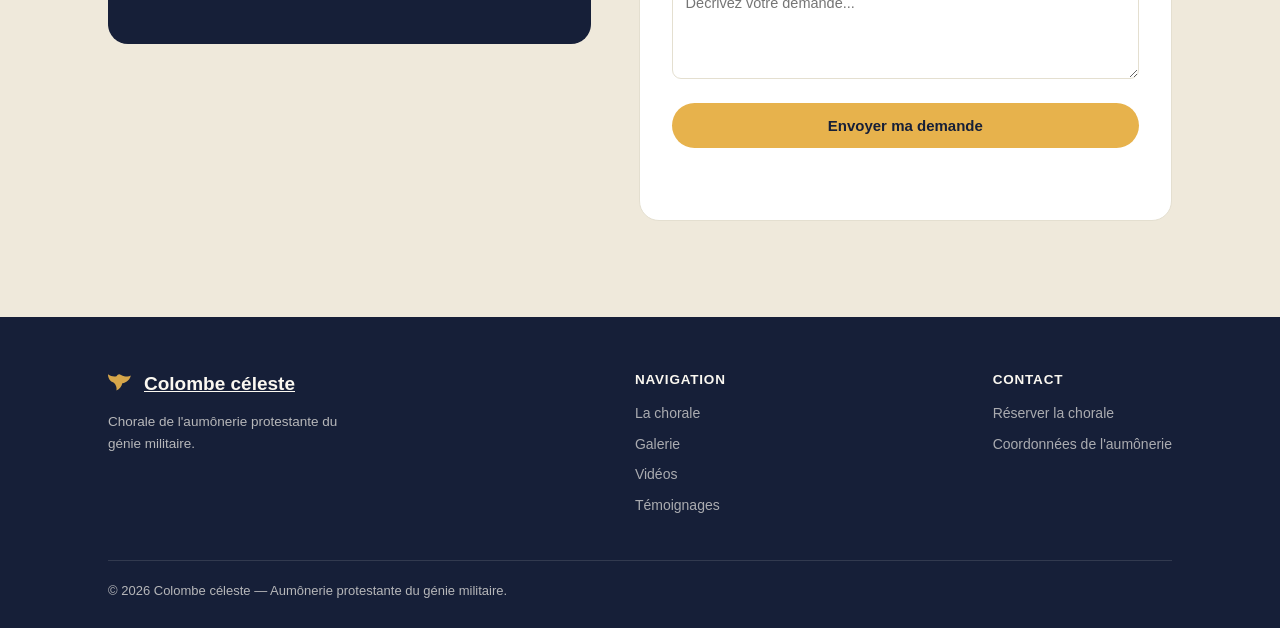
==== commit 3f2c45f7: "Add Google site verification meta tag Added Google site verification meta tag to the HTML head." ====
--- a/index.html
+++ b/index.html
@@ -2,6 +2,7 @@
 <html lang="fr">
 <head>
 <meta charset="UTF-8">
+<meta name="google-site-verification" content="..." />
 <meta name="viewport" content="width=device-width, initial-scale=1.0">
 <title>Colombe céleste — Chorale gospel de l'aumônerie protestante du génie militaire</title>
 <meta name="description" content="Colombe céleste, oiseau du salut, lumière du ciel. Chorale gospel de l'aumônerie protestante du génie militaire : concerts, prestations, galerie photo, vidéos et contact pour réserver la chorale.">
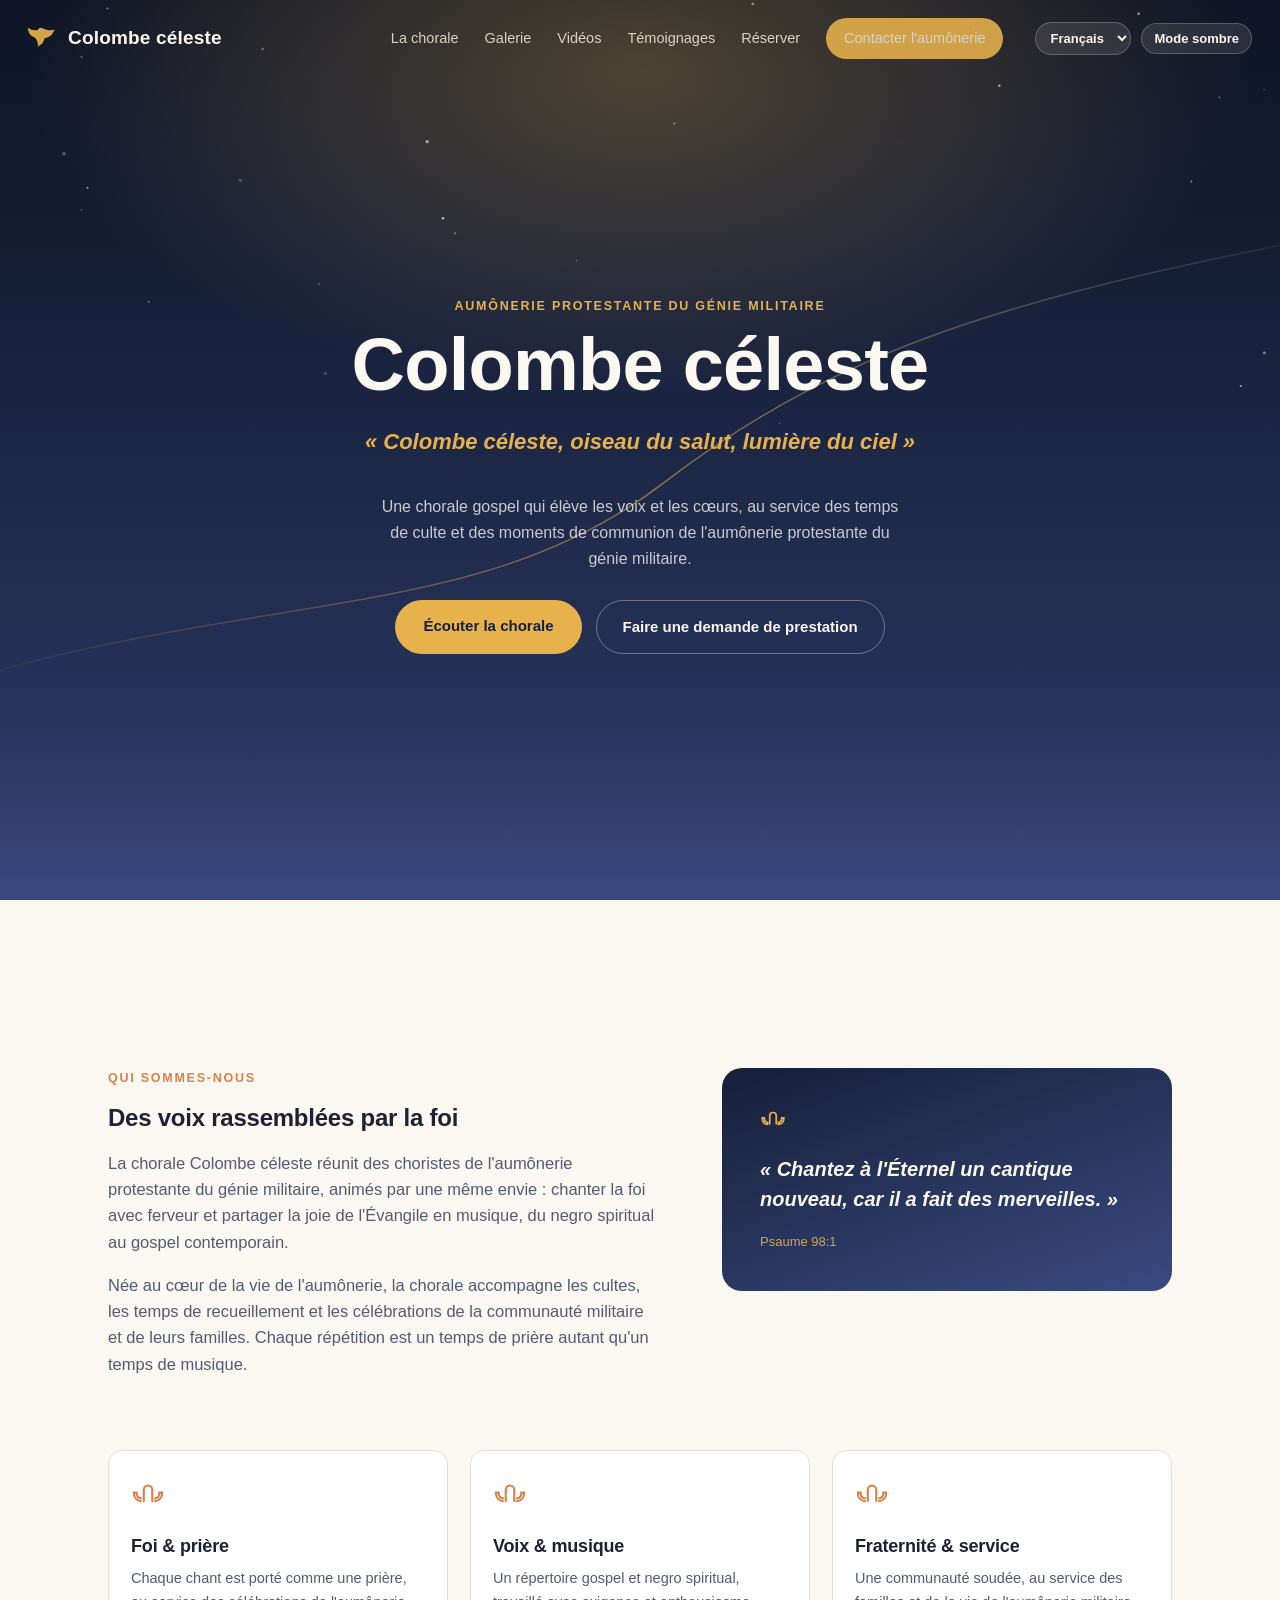
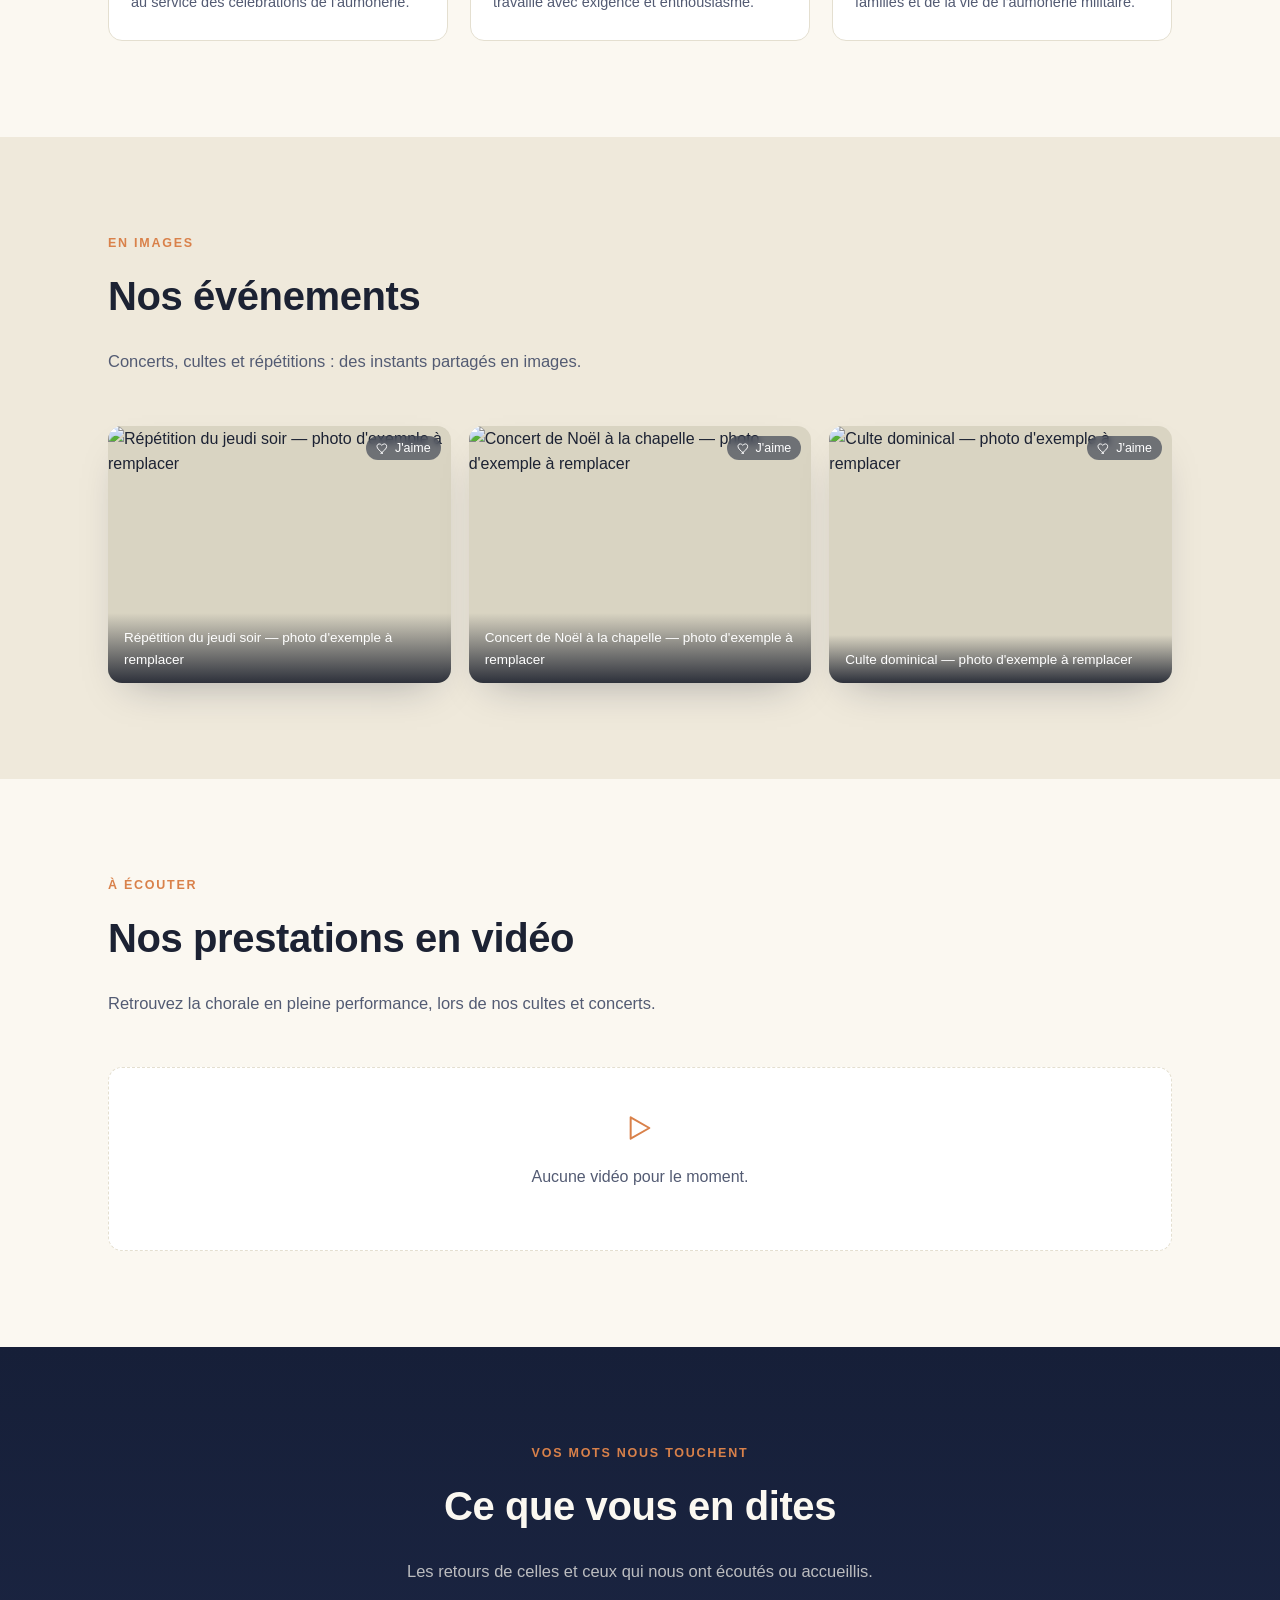
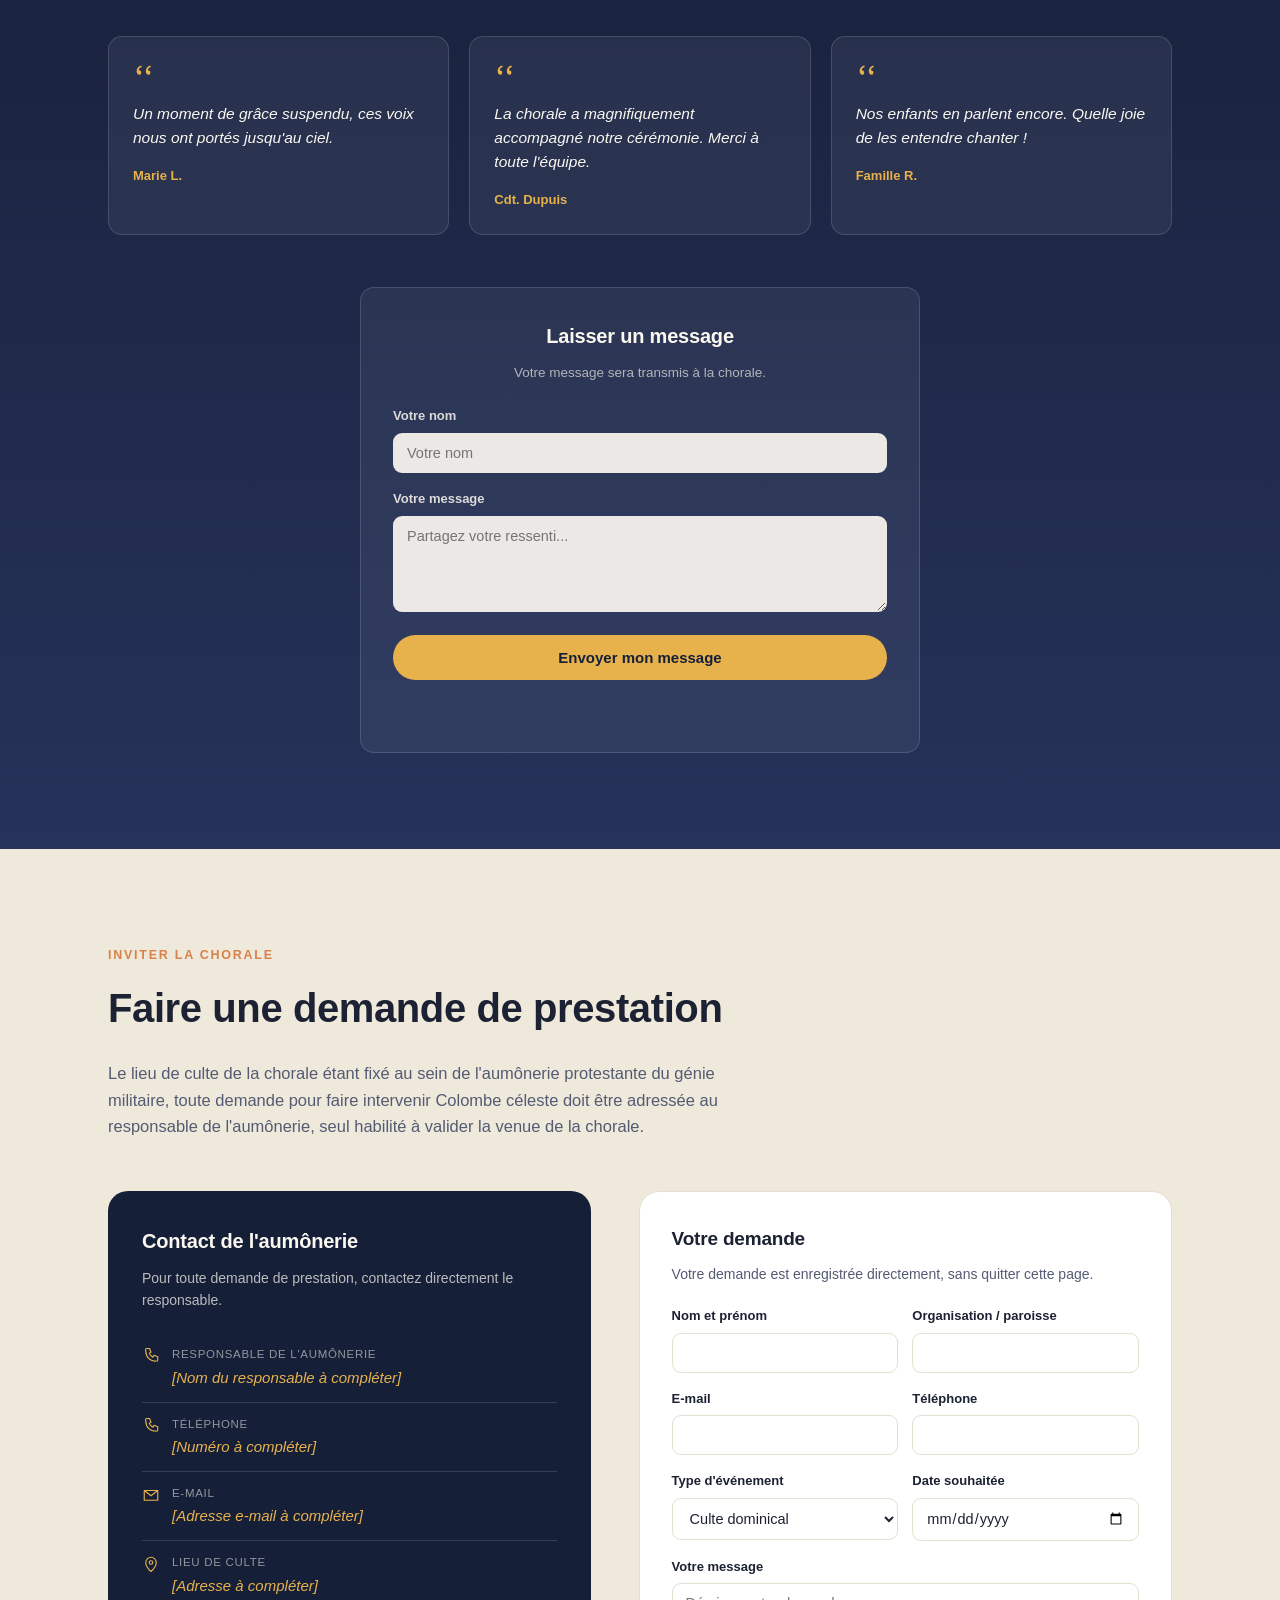
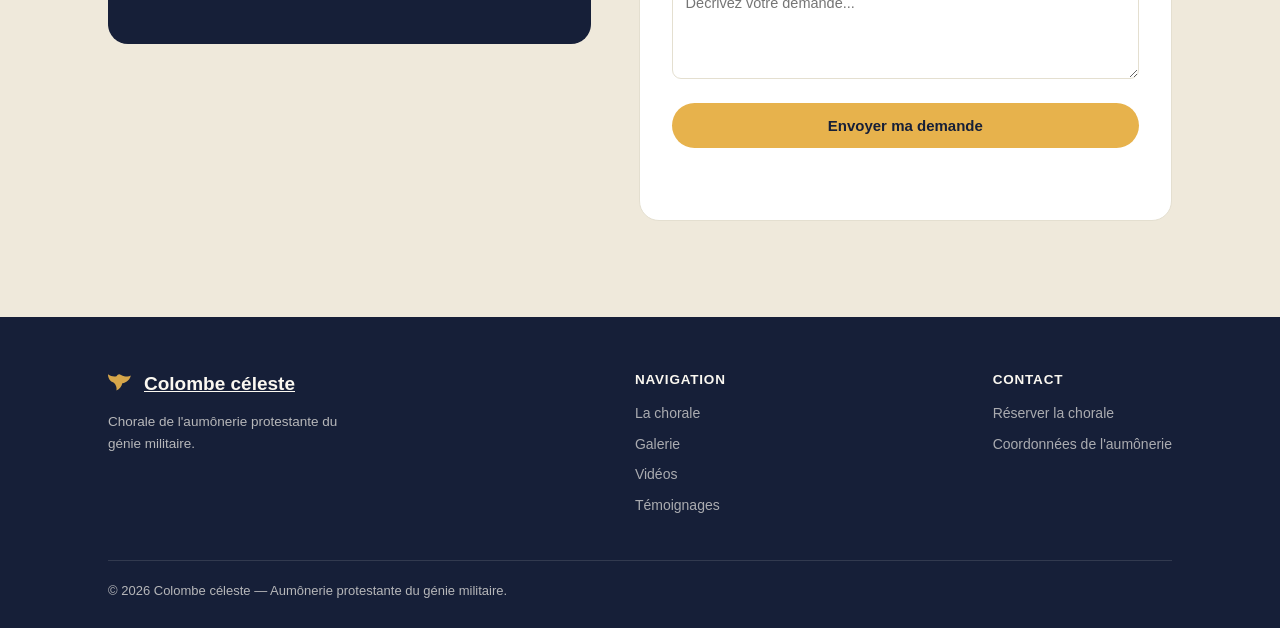
==== commit a9fabdef: "Update Google site verification meta tag" ====
--- a/index.html
+++ b/index.html
@@ -2,7 +2,7 @@
 <html lang="fr">
 <head>
 <meta charset="UTF-8">
-<meta name="google-site-verification" content="..." />
+<meta name="google-site-verification" content="ukcTHKlGCMDh8AP6a7UbEXjhlvkyleOk4OwgQc0ZFI4" />
 <meta name="viewport" content="width=device-width, initial-scale=1.0">
 <title>Colombe céleste — Chorale gospel de l'aumônerie protestante du génie militaire</title>
 <meta name="description" content="Colombe céleste, oiseau du salut, lumière du ciel. Chorale gospel de l'aumônerie protestante du génie militaire : concerts, prestations, galerie photo, vidéos et contact pour réserver la chorale.">
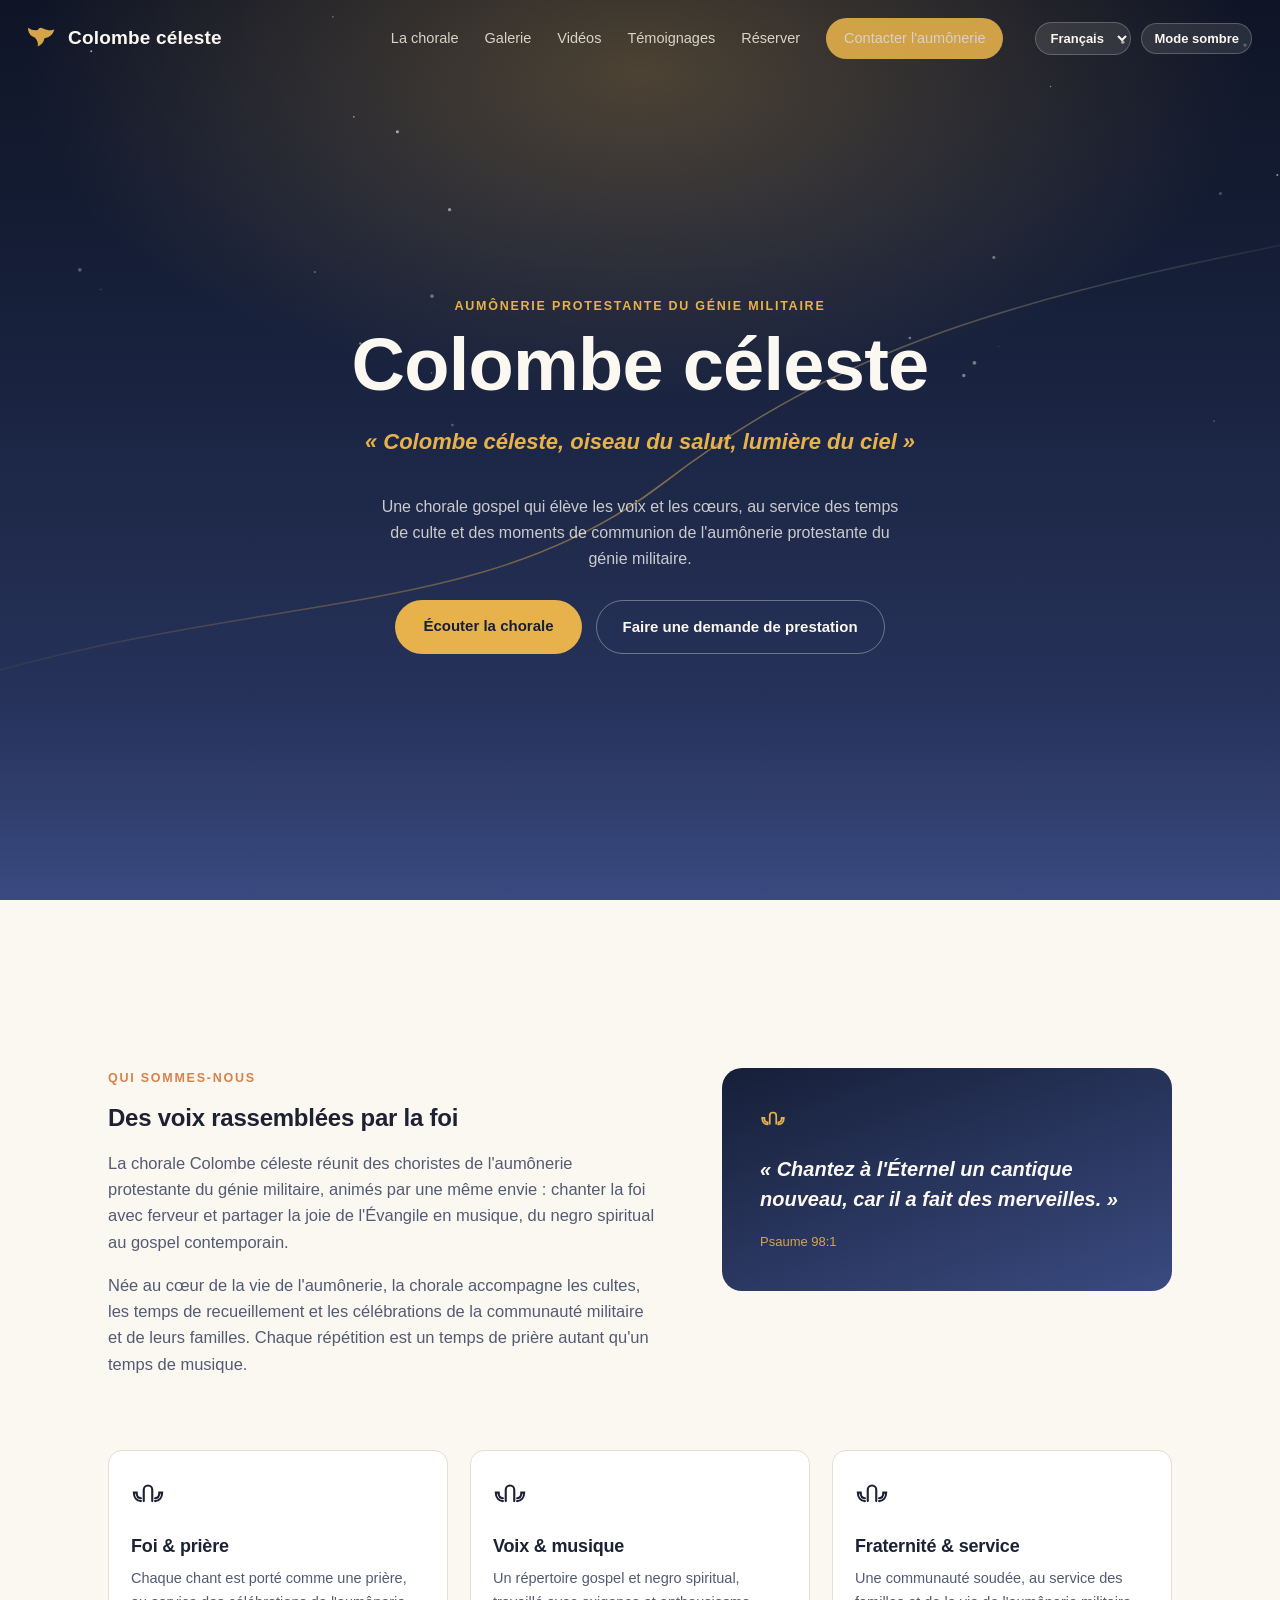
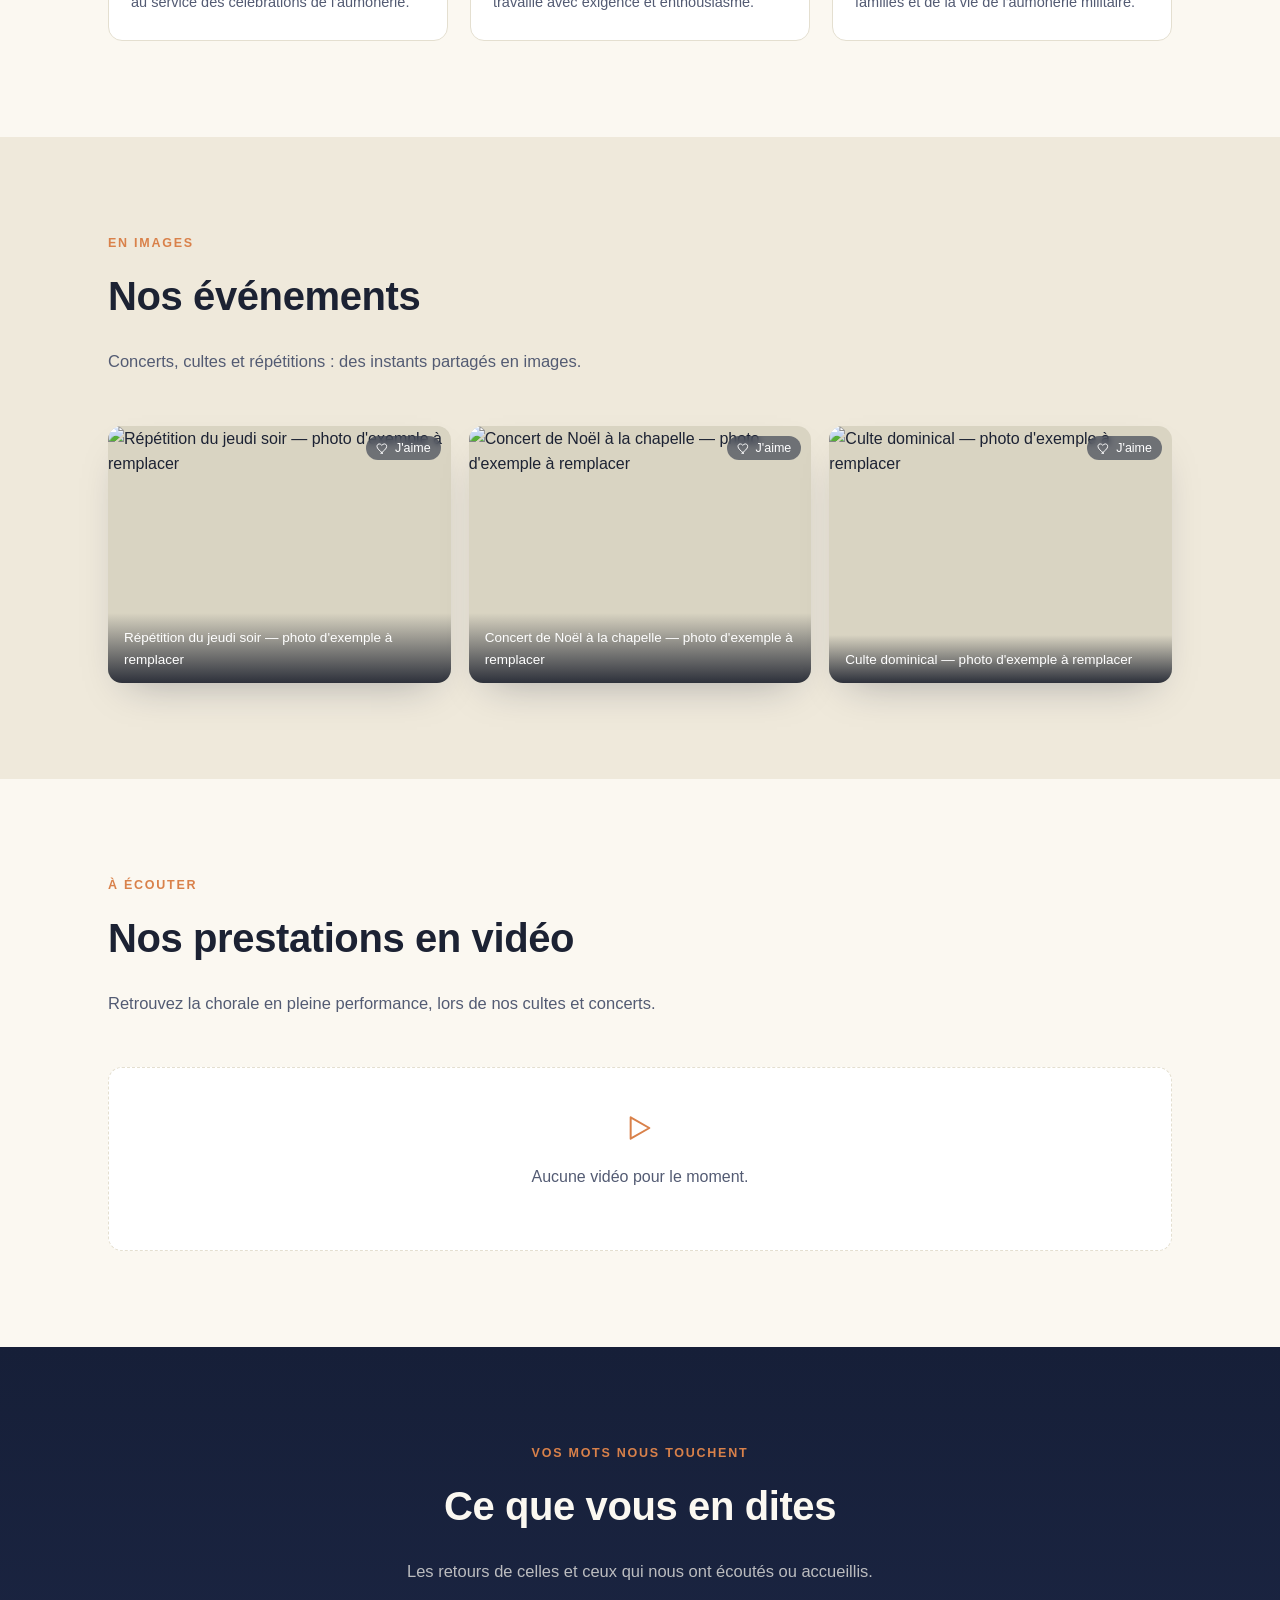
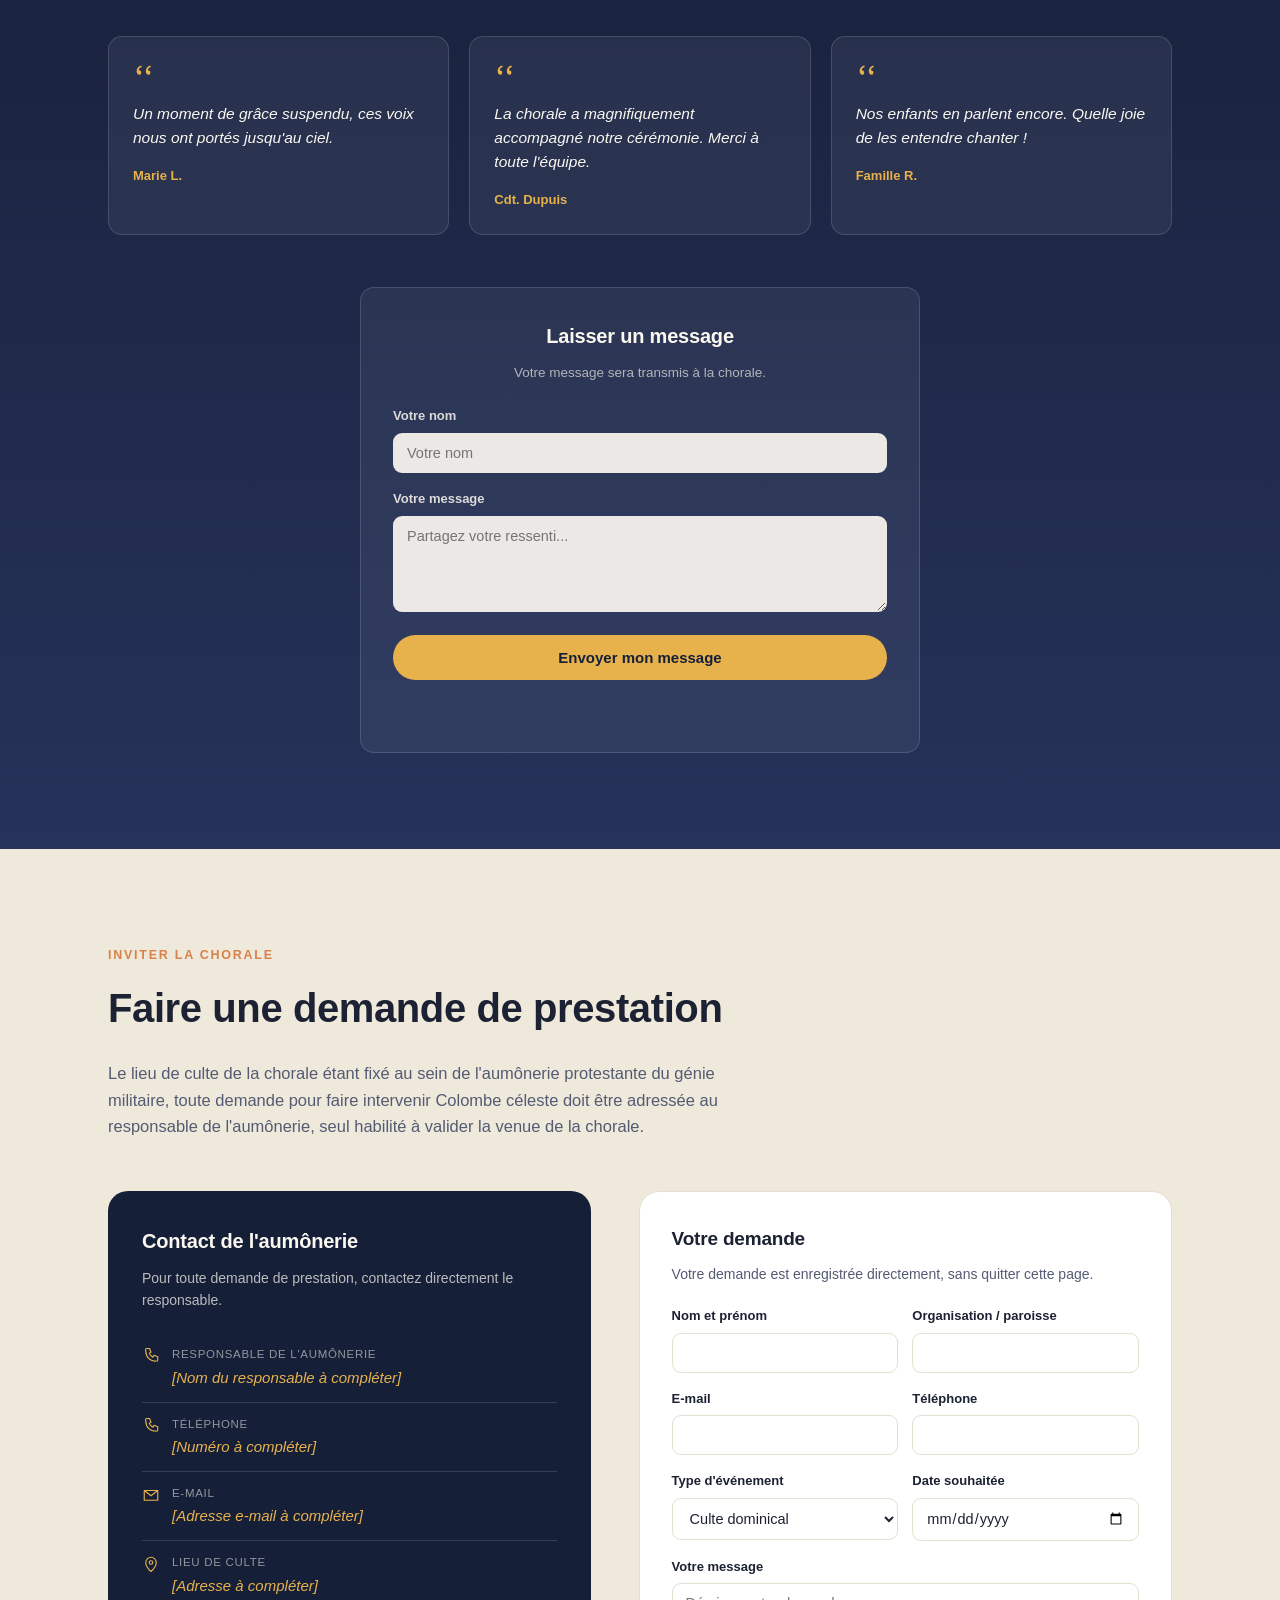
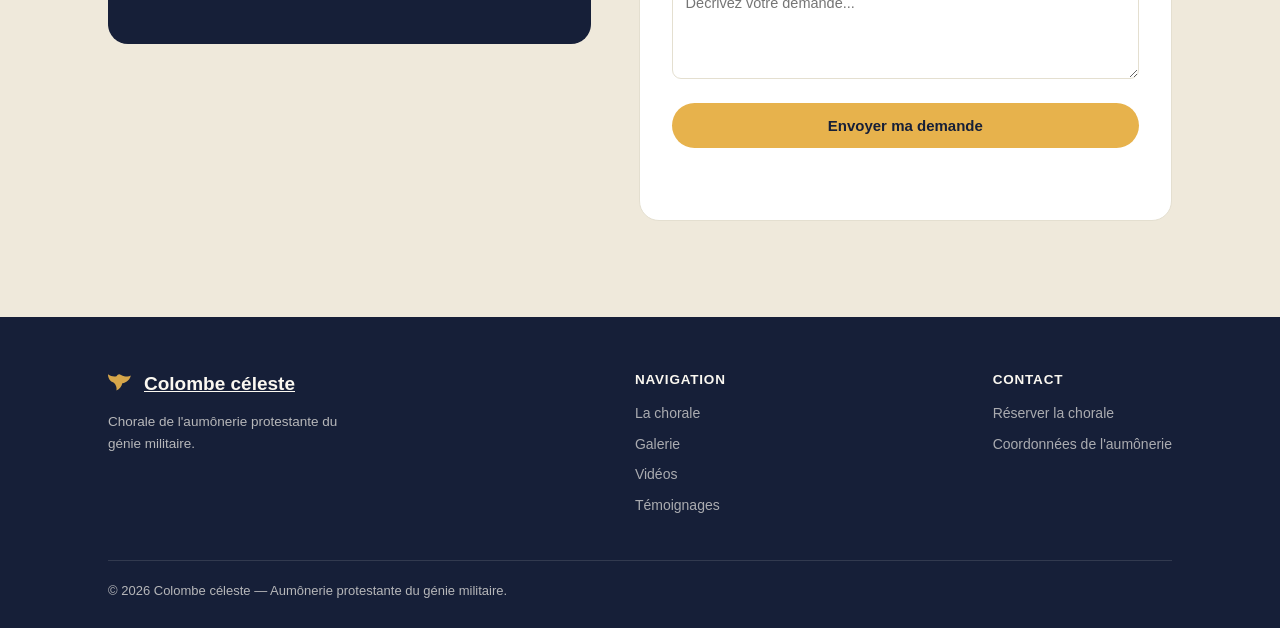
==== commit 7aebe294: "ajout de la base de donnee supabase" ====
--- a/index.html
+++ b/index.html
@@ -301,6 +301,7 @@
 </div>
 
 <script src="assets/common.js"></script>
+<script src="assets/repo.js"></script>
 <script src="assets/i18n.js"></script>
 <script src="assets/site.js"></script>
 </body>
--- a/assets/style.css
+++ b/assets/style.css
@@ -80,7 +80,7 @@
   font-weight:600;font-size:14px;text-decoration:none;transition:transform .18s ease, box-shadow .18s ease;
 }
 .btn-book:hover{transform:translateY(-1px);box-shadow:0 10px 22px -10px rgba(231,178,76,.7);}
-.nav-toggle{display:none;background:none;border:0;color:var(--dove);font-size:26px;line-height:1;padding:4px;}
+.nav-toggle{display:none;background:none;border:0;color:var(--dove);font-size:26px;line-height:1;padding:4px;position:relative;z-index:600;}
 .nav-utils{display:flex;align-items:center;gap:10px;margin-left:6px;}
 .icon-btn{
   background:rgba(251,248,241,.1);border:1px solid rgba(251,248,241,.22);color:var(--dove);
@@ -190,11 +190,12 @@
 #videos{background:var(--dove);}
 .video-grid{display:grid;grid-template-columns:repeat(3,1fr);gap:22px;}
 .video-card{border-radius:var(--radius);overflow:hidden;background:#fff;border:1px solid var(--line);}
-.video-thumb{position:relative;aspect-ratio:16/9;background:linear-gradient(150deg,var(--sky-night),var(--sky-mid));display:flex;align-items:center;justify-content:center;border:none;width:100%;padding:0;}
+.video-thumb{position:relative;aspect-ratio:16/9;background:linear-gradient(150deg,var(--sky-night),var(--sky-mid));display:flex;align-items:center;justify-content:center;border:none;width:100%;padding:0;overflow: hidden;}
 .video-thumb .play{
   width:56px;height:56px;border-radius:50%;background:rgba(251,248,241,.14);border:1.5px solid rgba(251,248,241,.5);
-  display:flex;align-items:center;justify-content:center;transition:background .2s;
-}
+  display:flex;align-items:center;justify-content:center;transition:background .2s;z-index: 2;
+}
+.hover-preview-video {position: absolute;top: 0;left: 0;width: 100%;height: 100%;object-fit: cover;z-index: 1;}
 .video-thumb:hover .play{background:var(--dawn-gold);}
 .video-thumb .play svg{width:20px;height:20px;color:#fff;margin-left:3px;}
 .video-thumb:hover .play svg{color:var(--sky-night);}
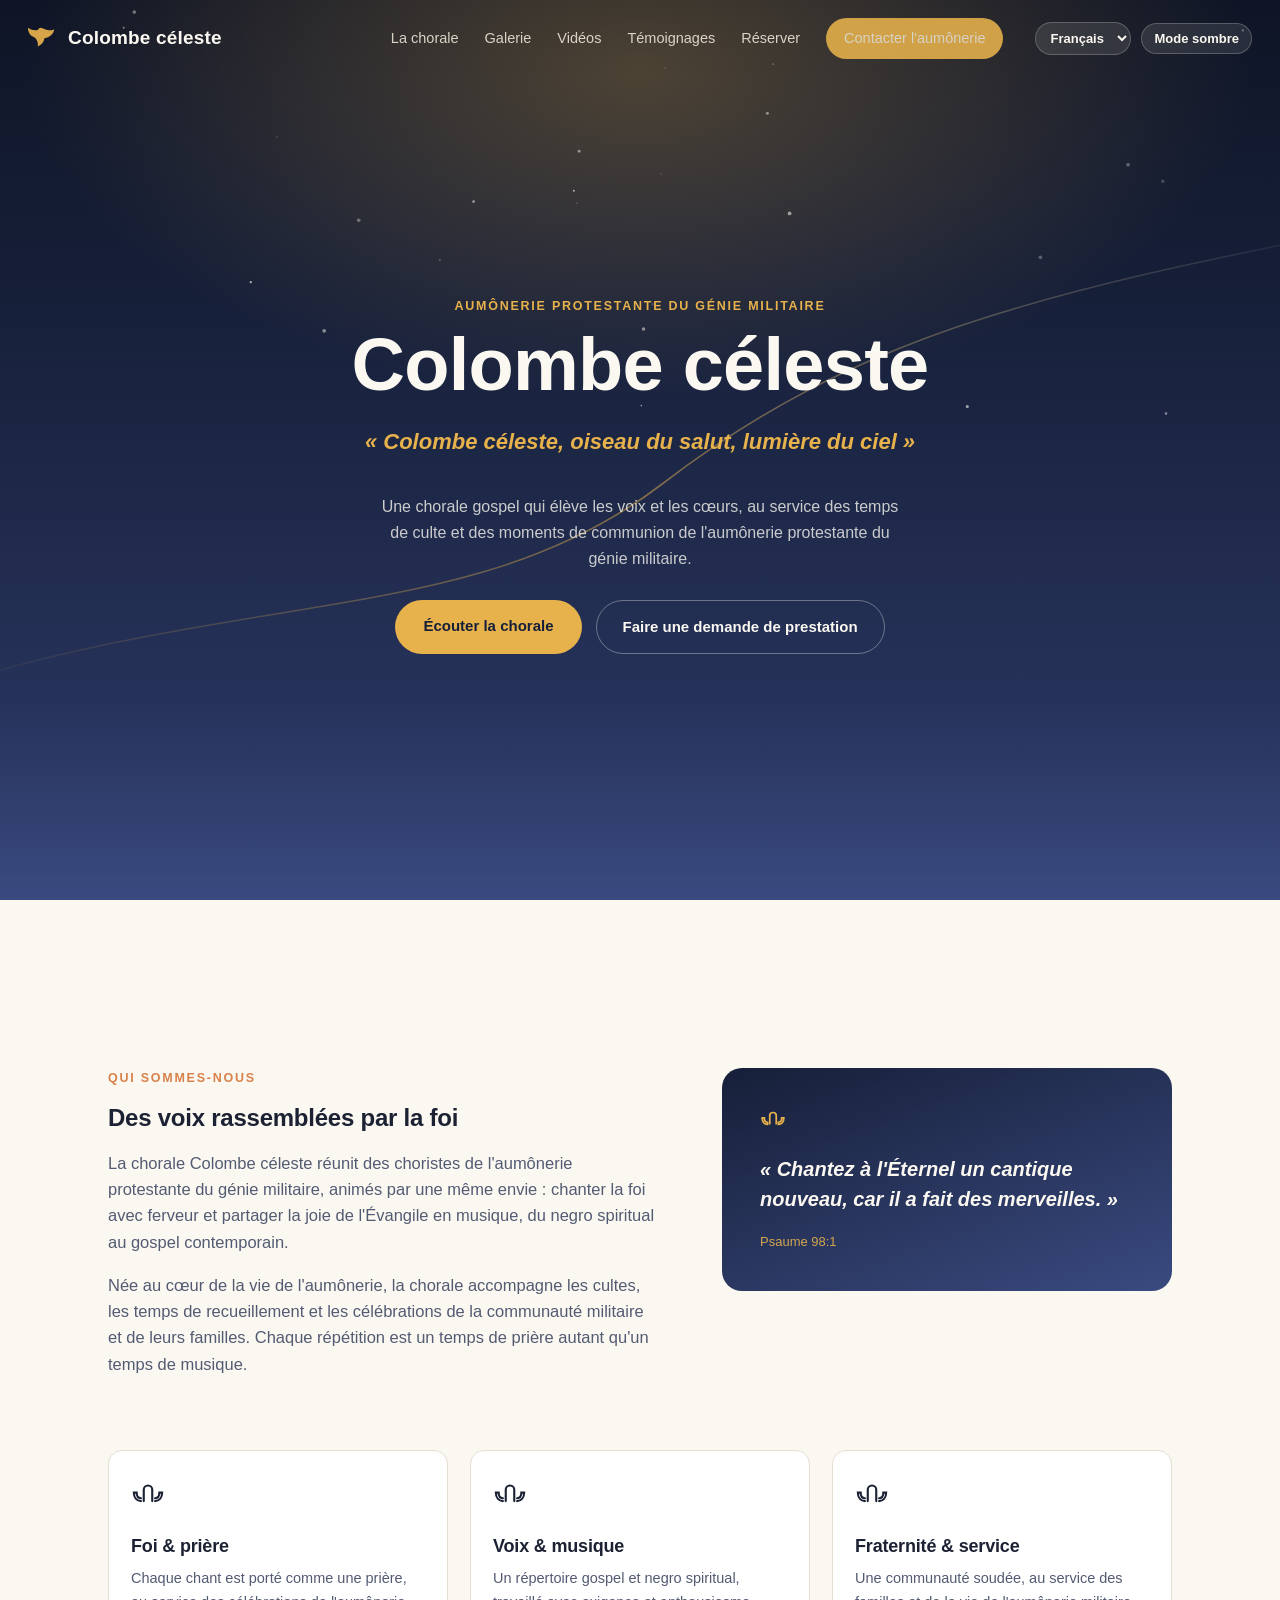
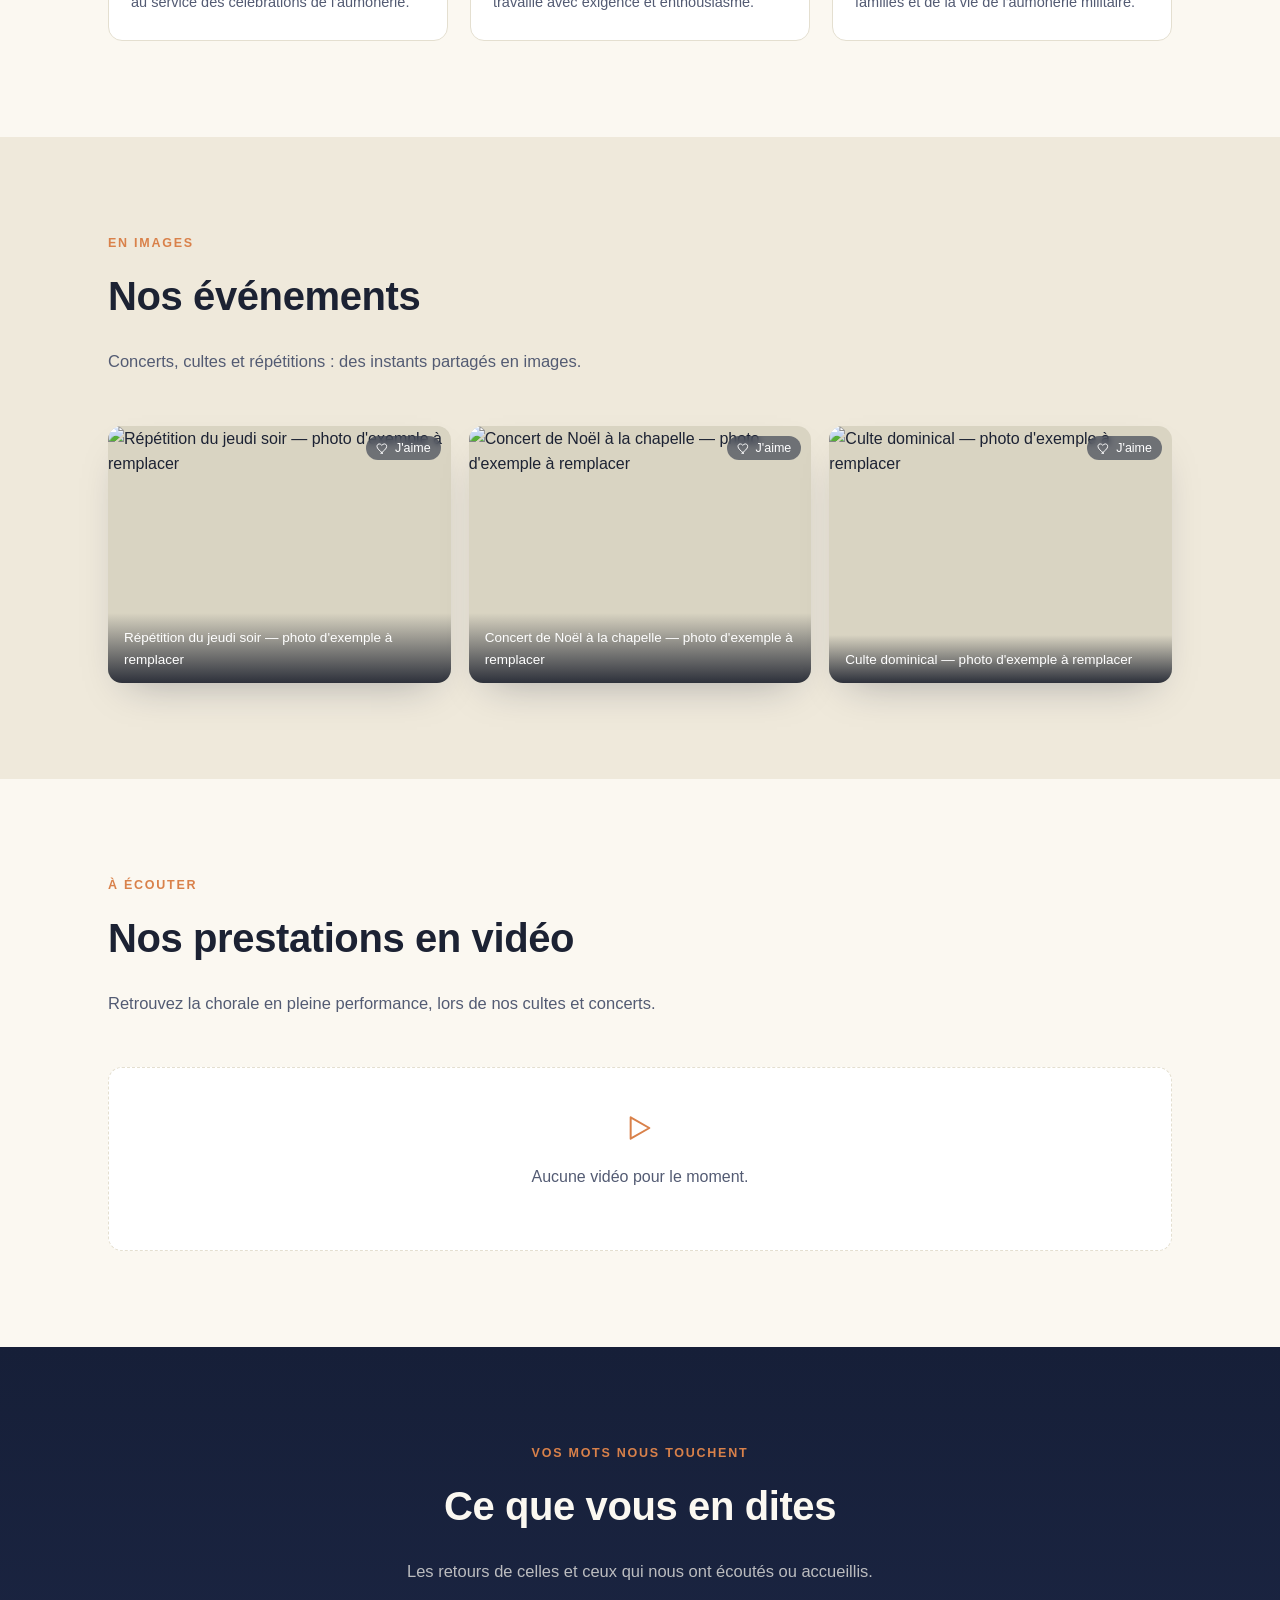
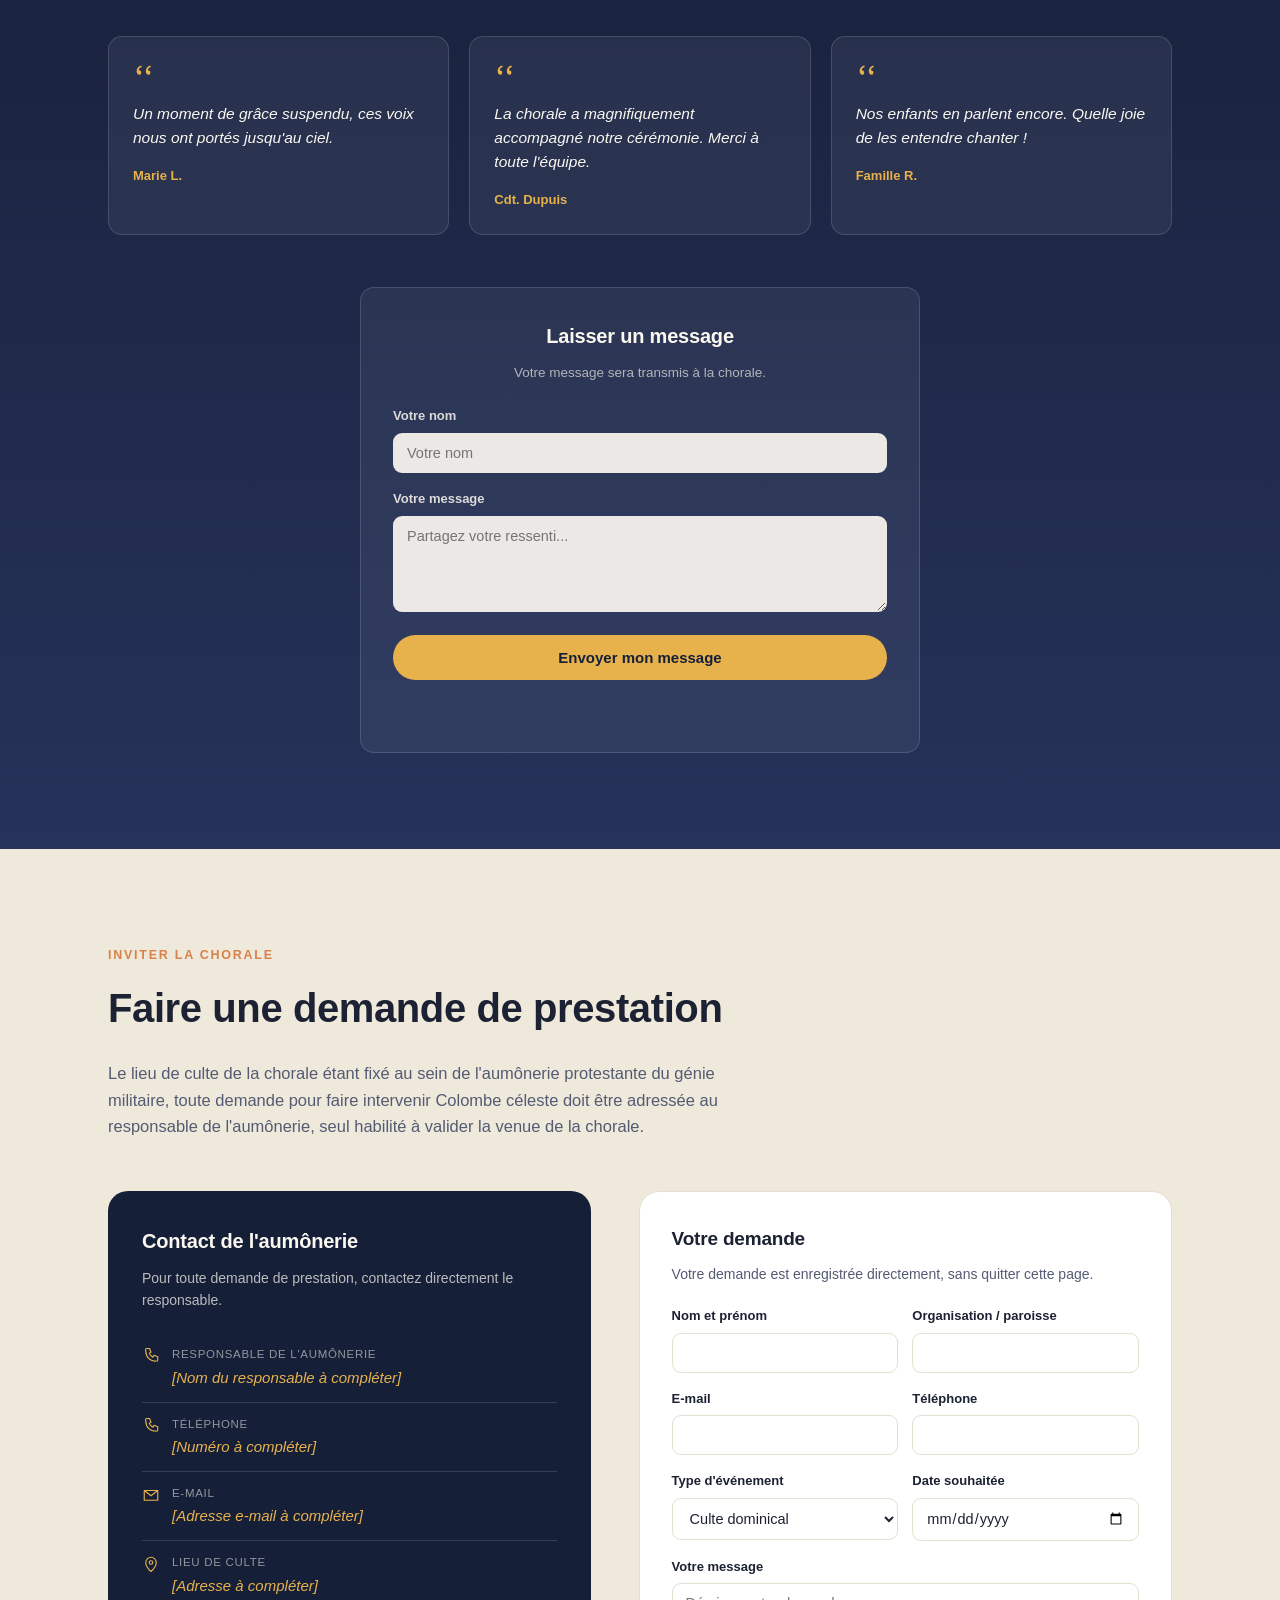
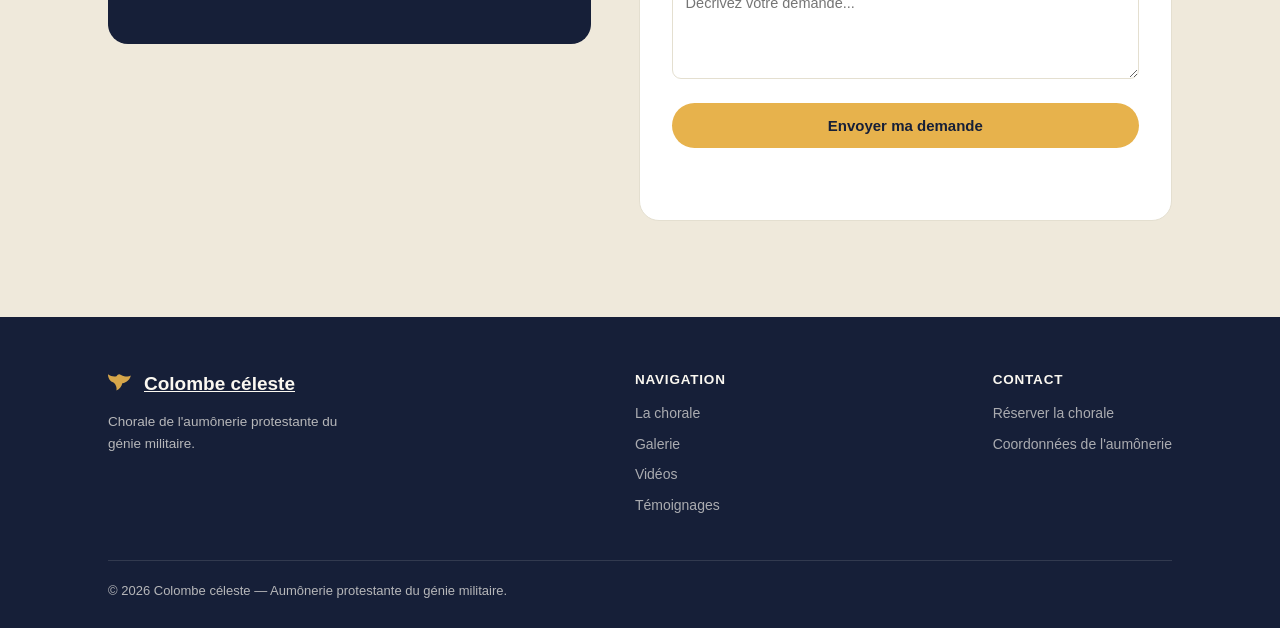
==== commit fb2a8fab: "modification du logo du site" ====
--- a/index.html
+++ b/index.html
@@ -1,6 +1,7 @@
 <!DOCTYPE html>
 <html lang="fr">
 <head>
+<link rel="icon" href="https://res.cloudinary.com/leidi7ap/image/upload/v1788404980/aa.jpg" />
 <meta charset="UTF-8">
 <meta name="google-site-verification" content="ukcTHKlGCMDh8AP6a7UbEXjhlvkyleOk4OwgQc0ZFI4" />
 <meta name="viewport" content="width=device-width, initial-scale=1.0">
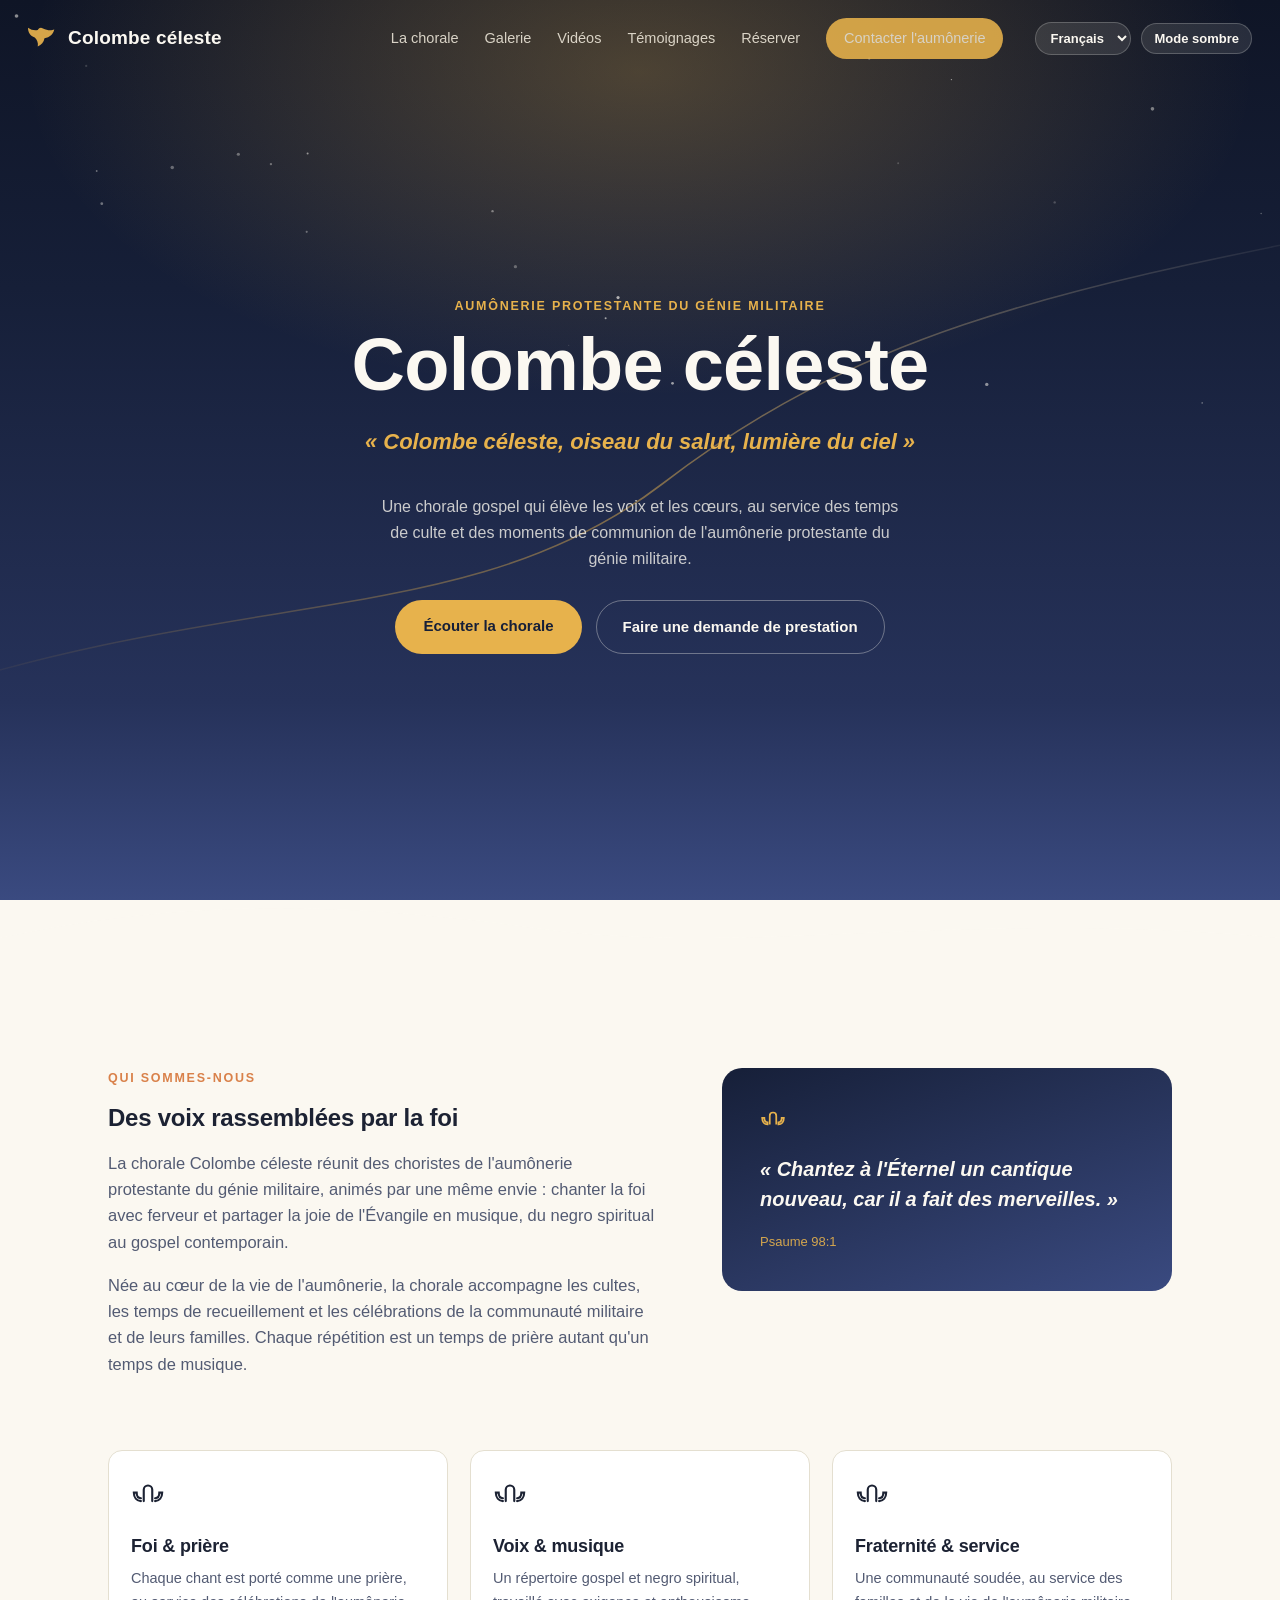
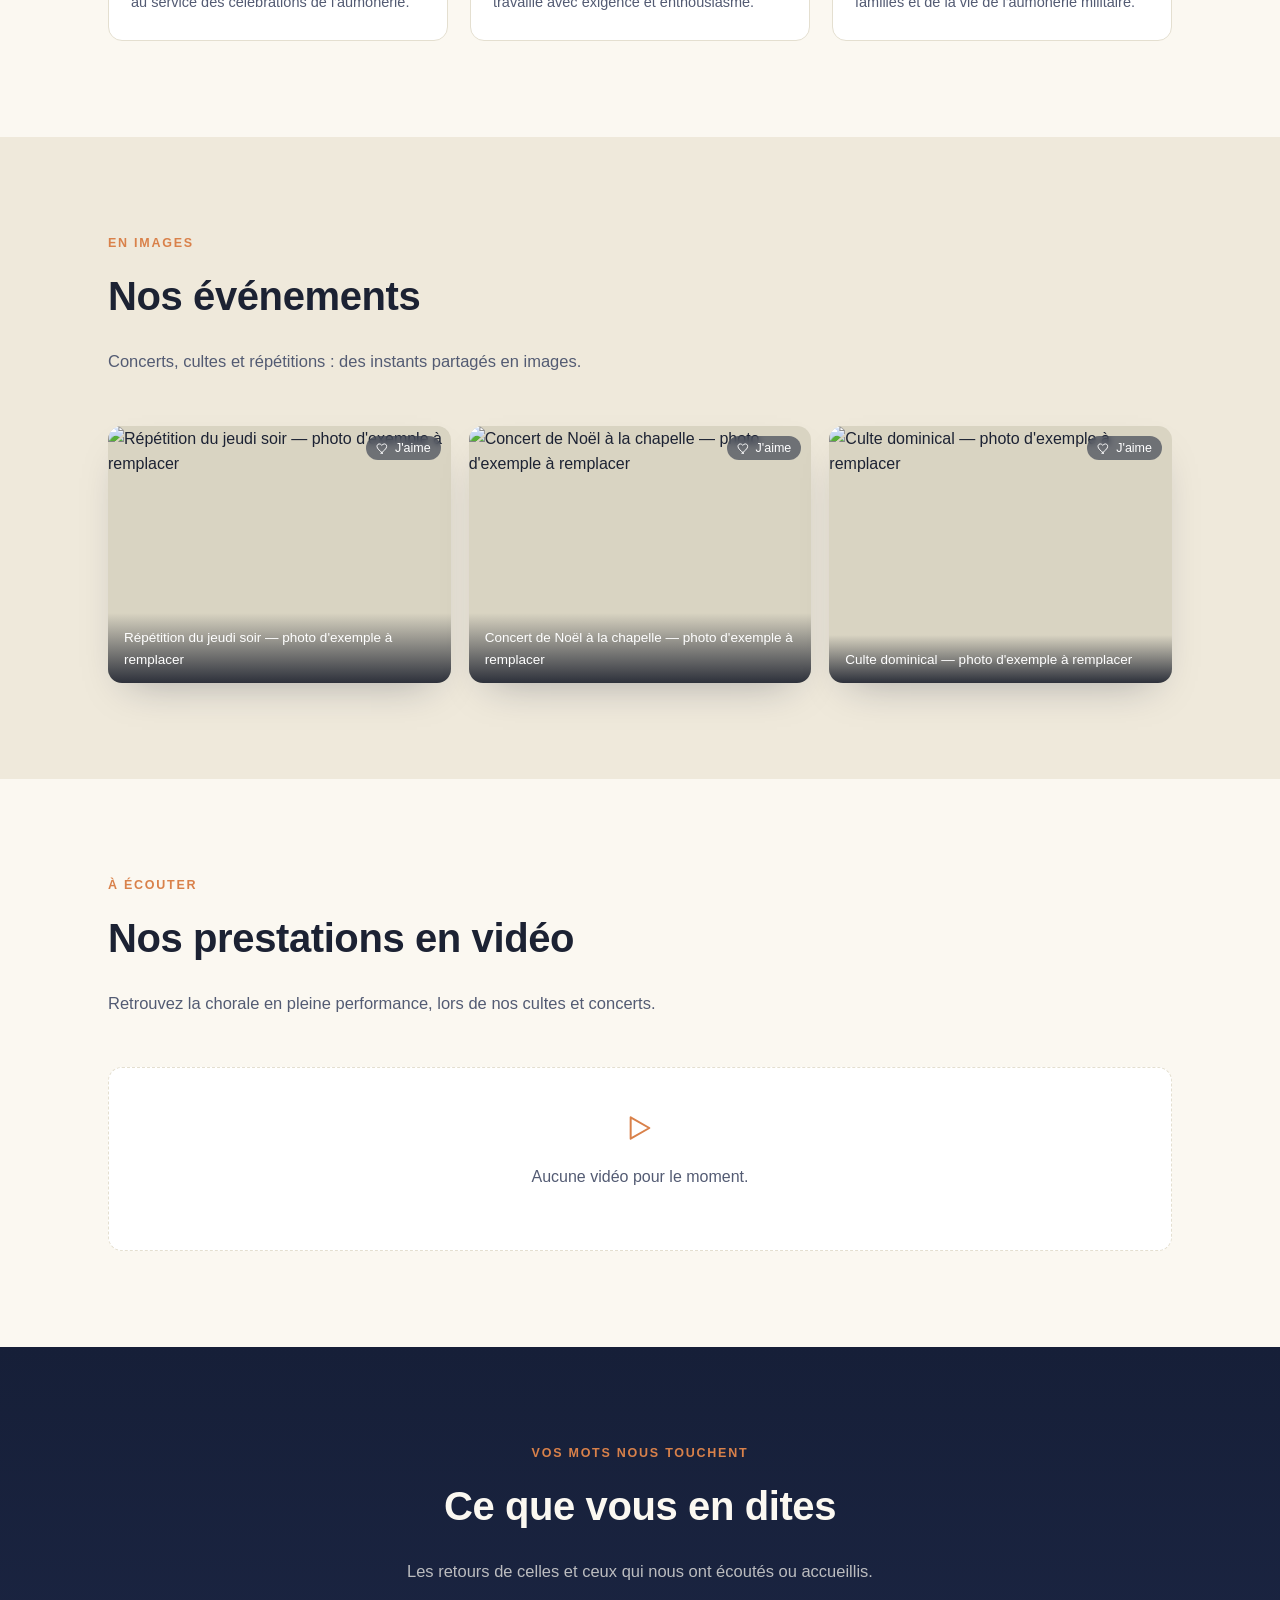
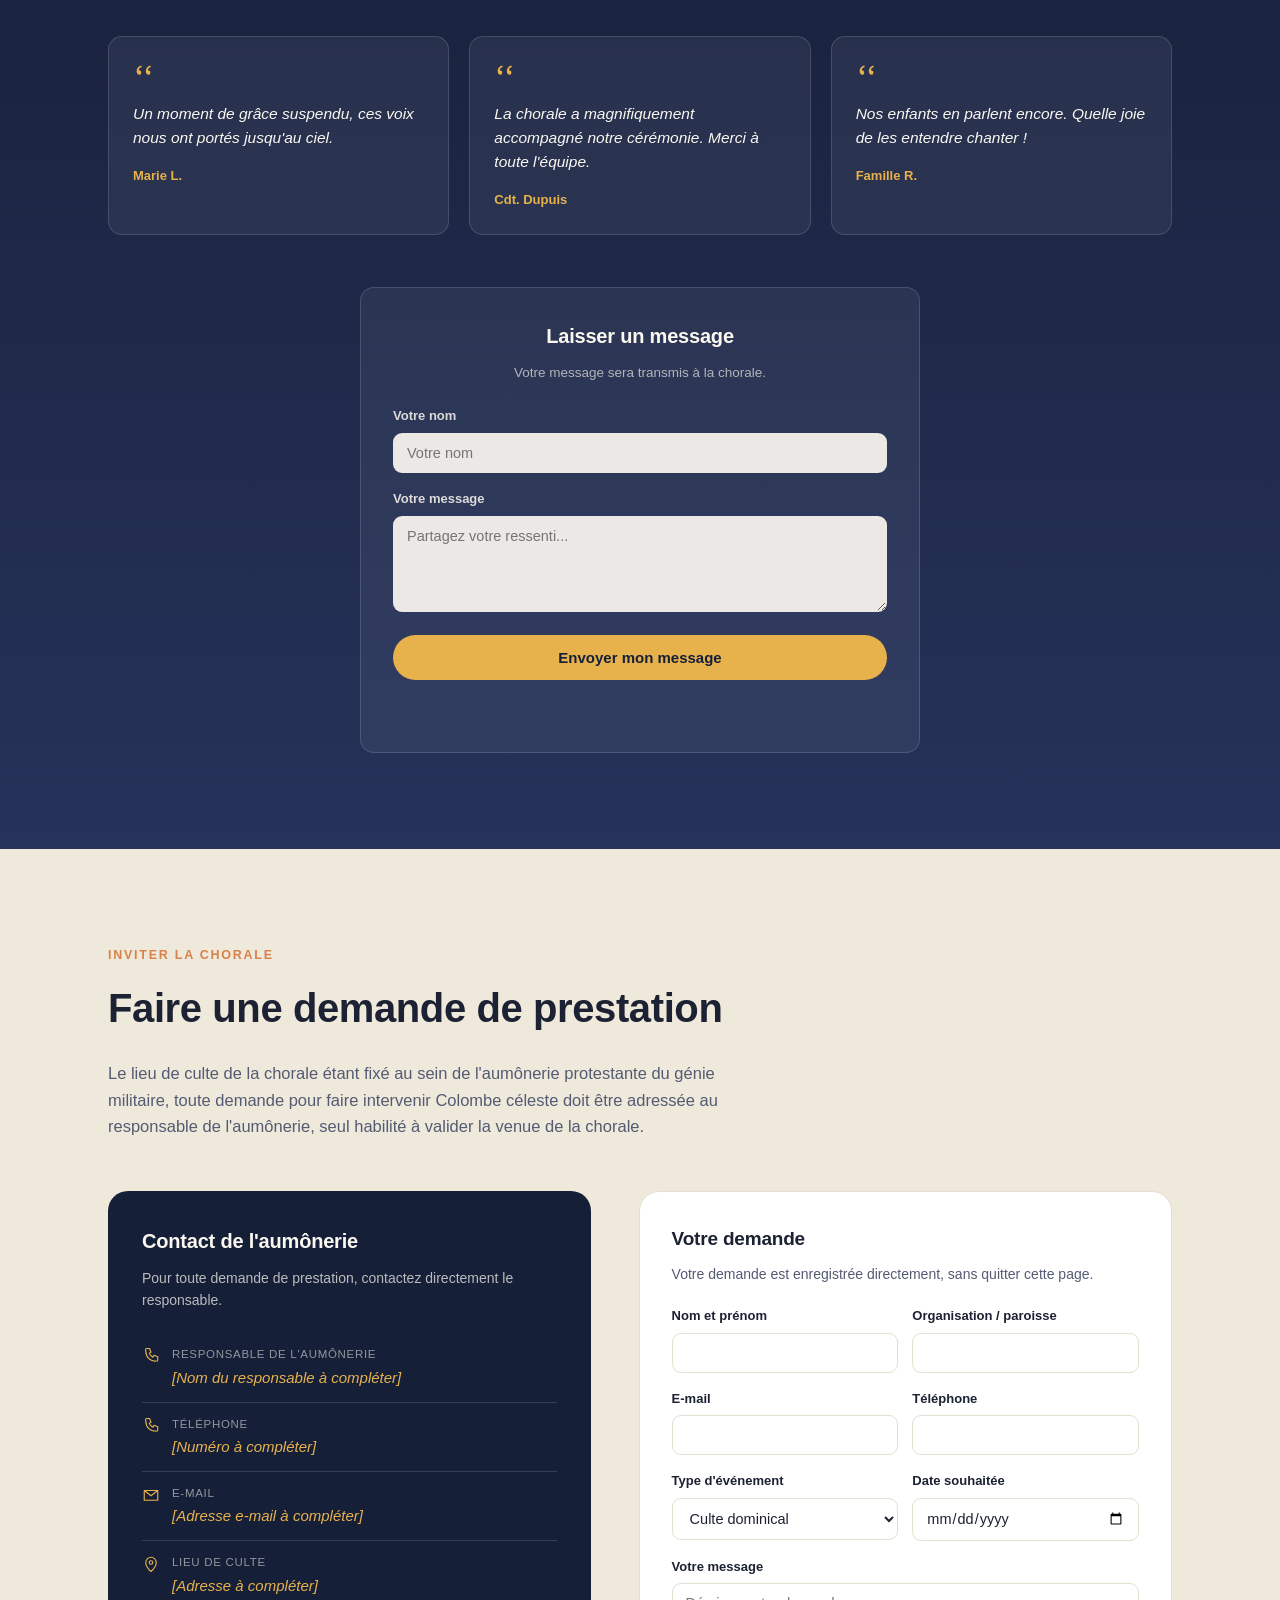
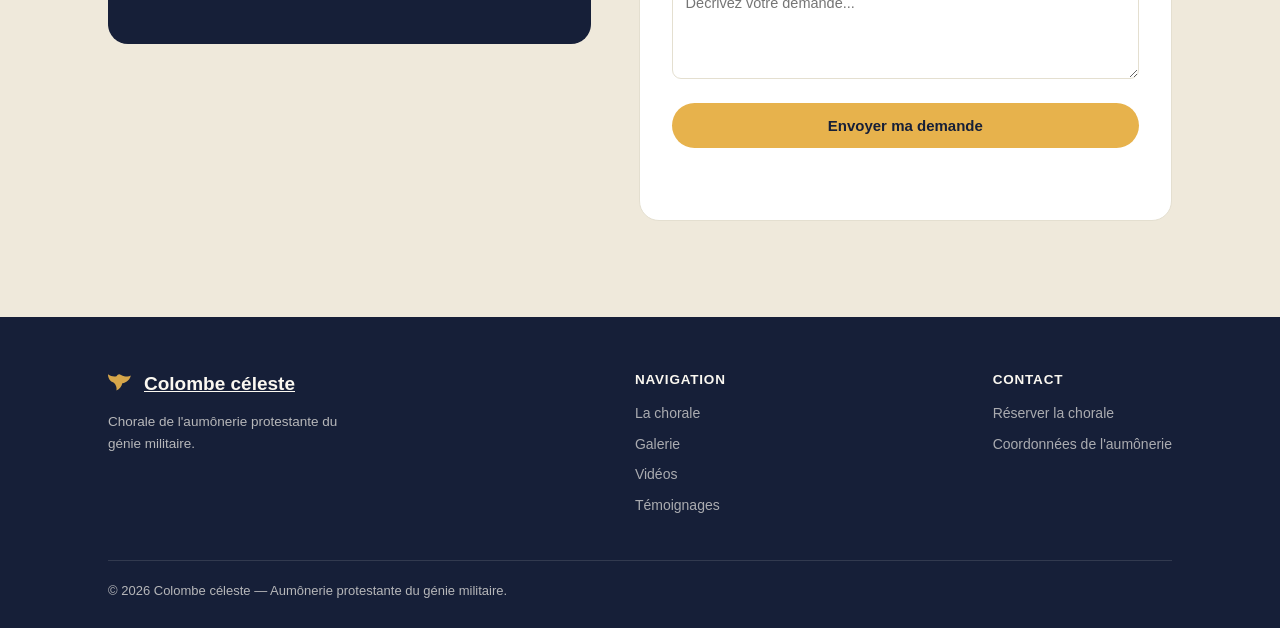
==== commit 18c4fb59: "actualisation du logo" ====
--- a/index.html
+++ b/index.html
@@ -1,7 +1,7 @@
 <!DOCTYPE html>
 <html lang="fr">
 <head>
-<link rel="icon" href="https://res.cloudinary.com/leidi7ap/image/upload/v1788404980/aa.jpg" />
+  <link rel="icon" href="https://res.cloudinary.com/leidi7ap/image/upload/v1788404980/aa.jpg" type="image/jpg">
 <meta charset="UTF-8">
 <meta name="google-site-verification" content="ukcTHKlGCMDh8AP6a7UbEXjhlvkyleOk4OwgQc0ZFI4" />
 <meta name="viewport" content="width=device-width, initial-scale=1.0">
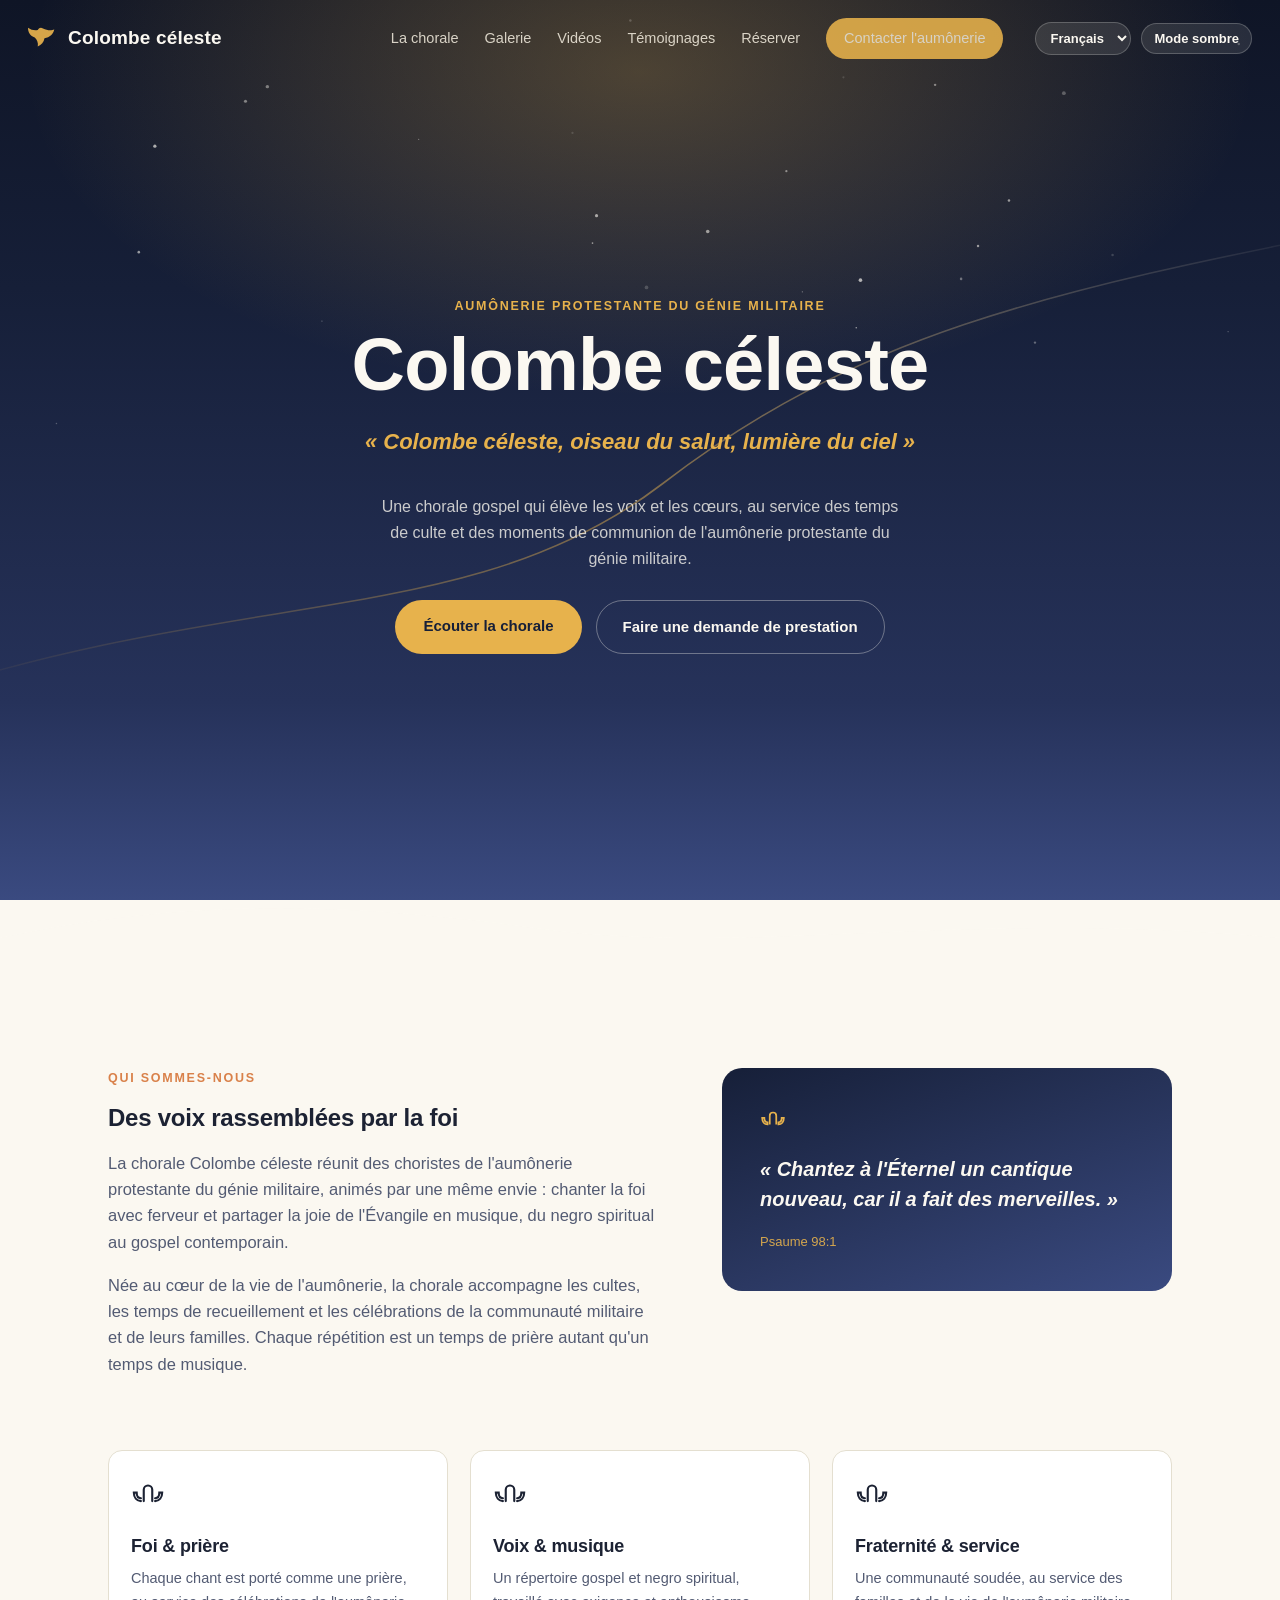
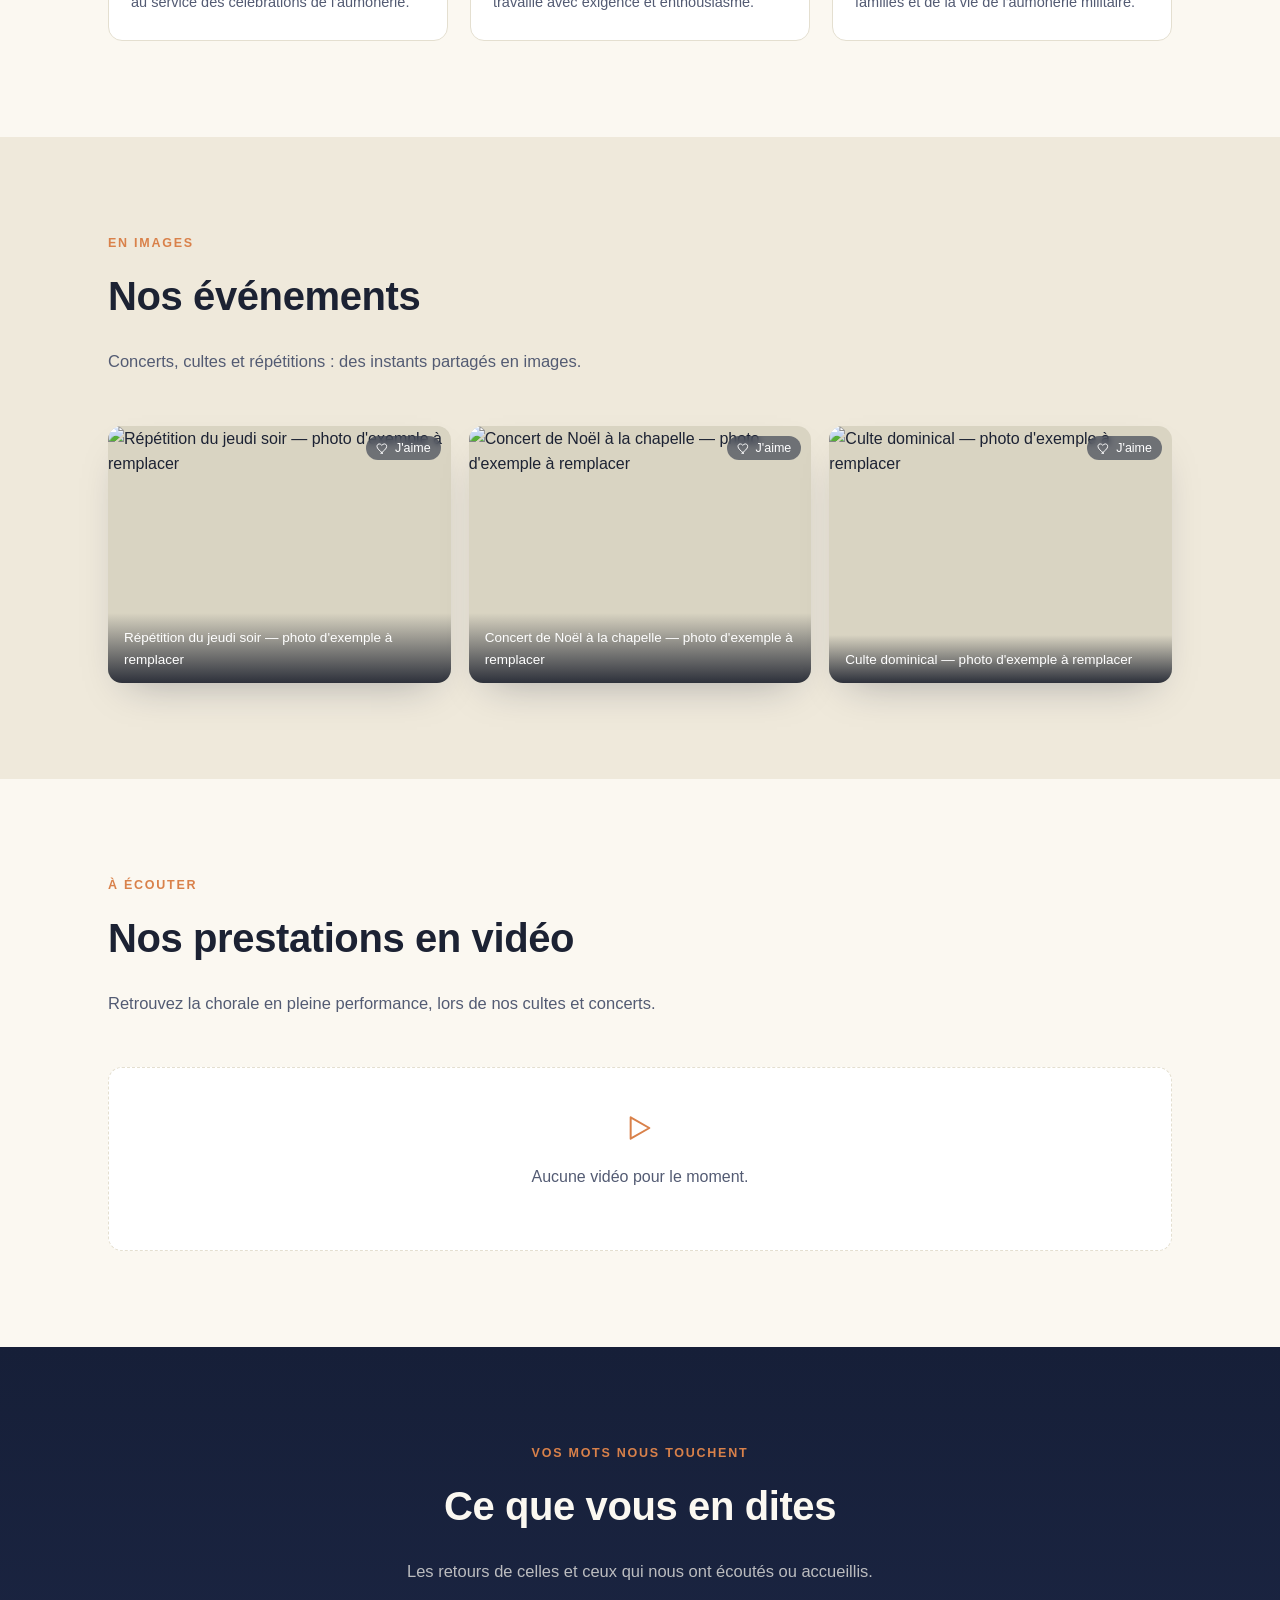
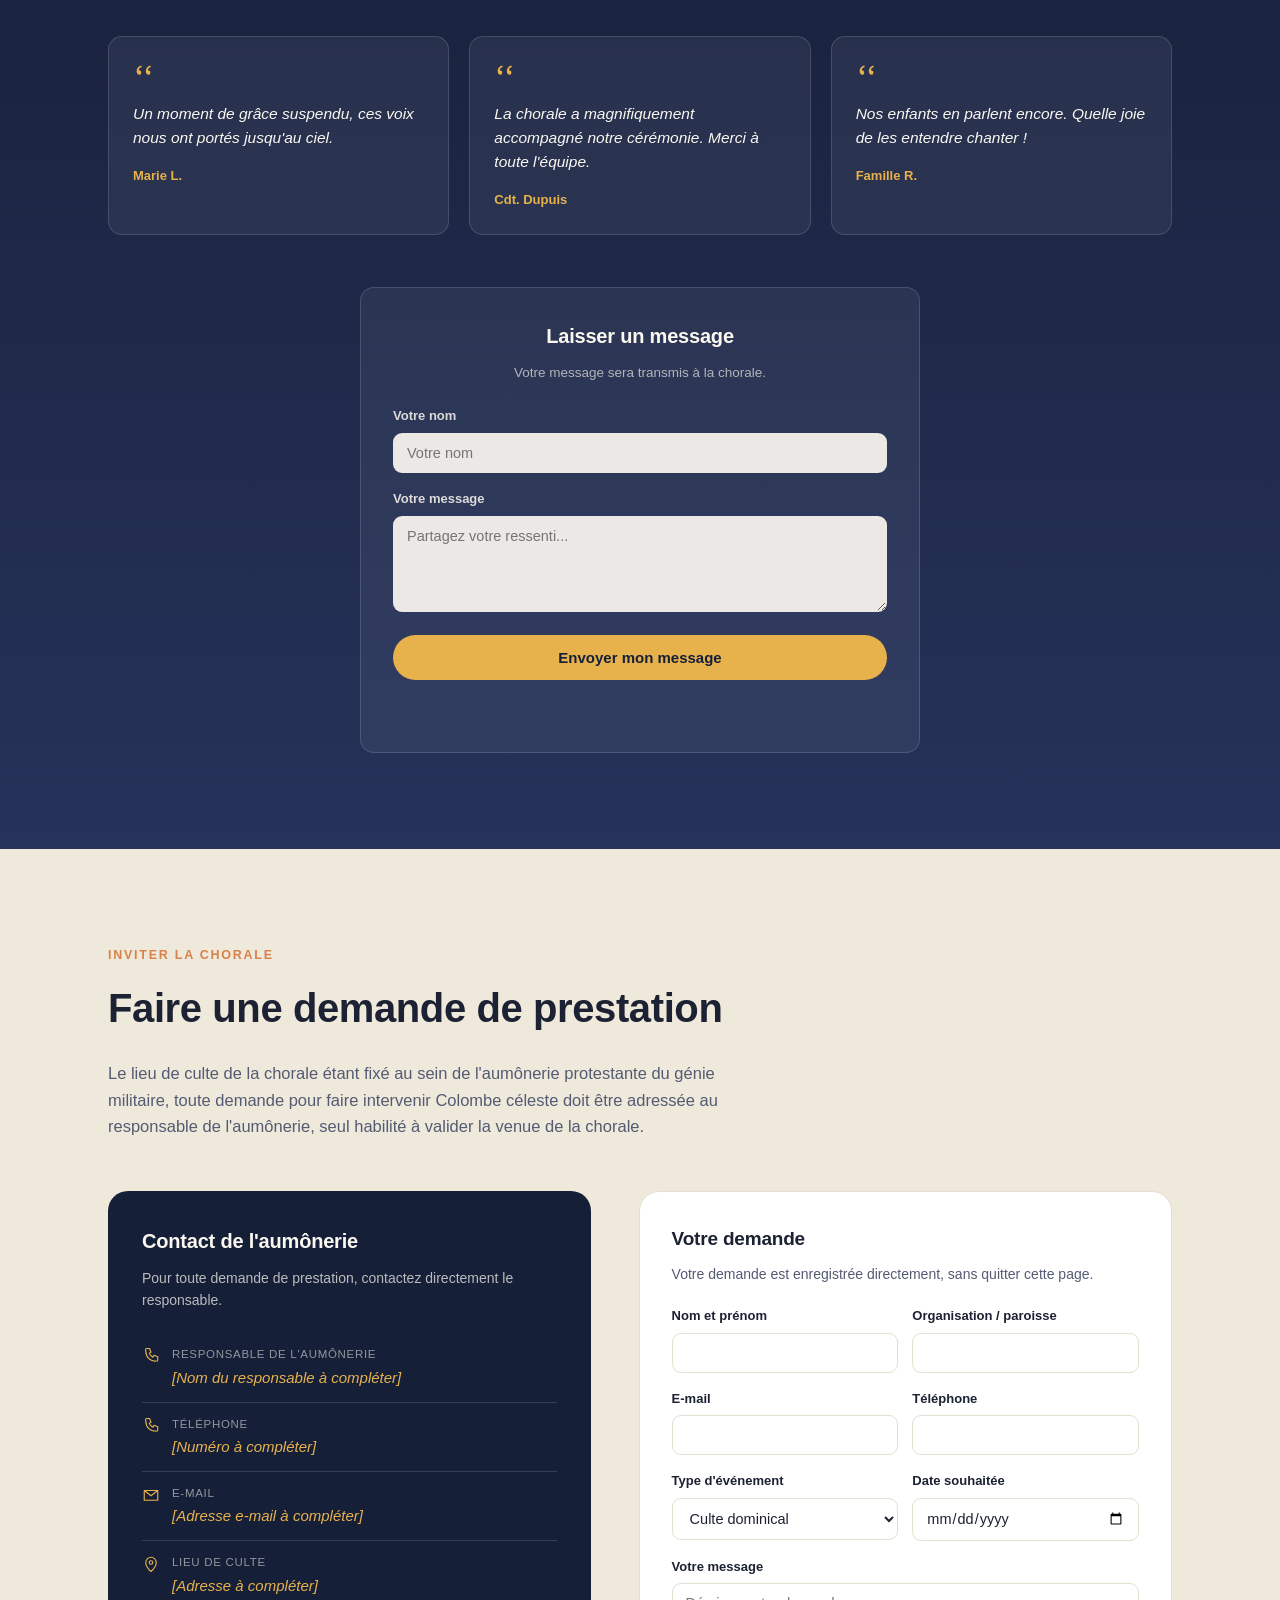
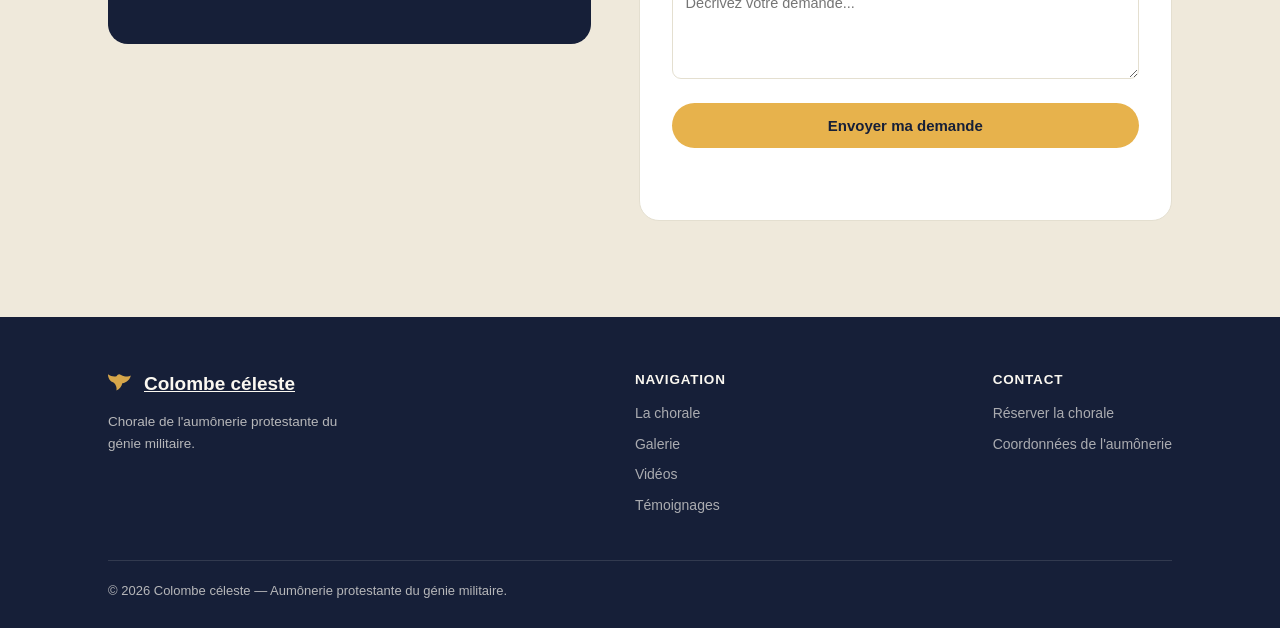
==== commit 47160c50: "mise a jour des fichiers et de l'affichage des videos" ====
--- a/index.html
+++ b/index.html
@@ -1,7 +1,6 @@
 <!DOCTYPE html>
 <html lang="fr">
 <head>
-  <link rel="icon" href="https://res.cloudinary.com/leidi7ap/image/upload/v1788404980/aa.jpg" type="image/jpg">
 <meta charset="UTF-8">
 <meta name="google-site-verification" content="ukcTHKlGCMDh8AP6a7UbEXjhlvkyleOk4OwgQc0ZFI4" />
 <meta name="viewport" content="width=device-width, initial-scale=1.0">
@@ -301,6 +300,8 @@
   </div>
 </div>
 
+
+
 <script src="assets/common.js"></script>
 <script src="assets/repo.js"></script>
 <script src="assets/i18n.js"></script>
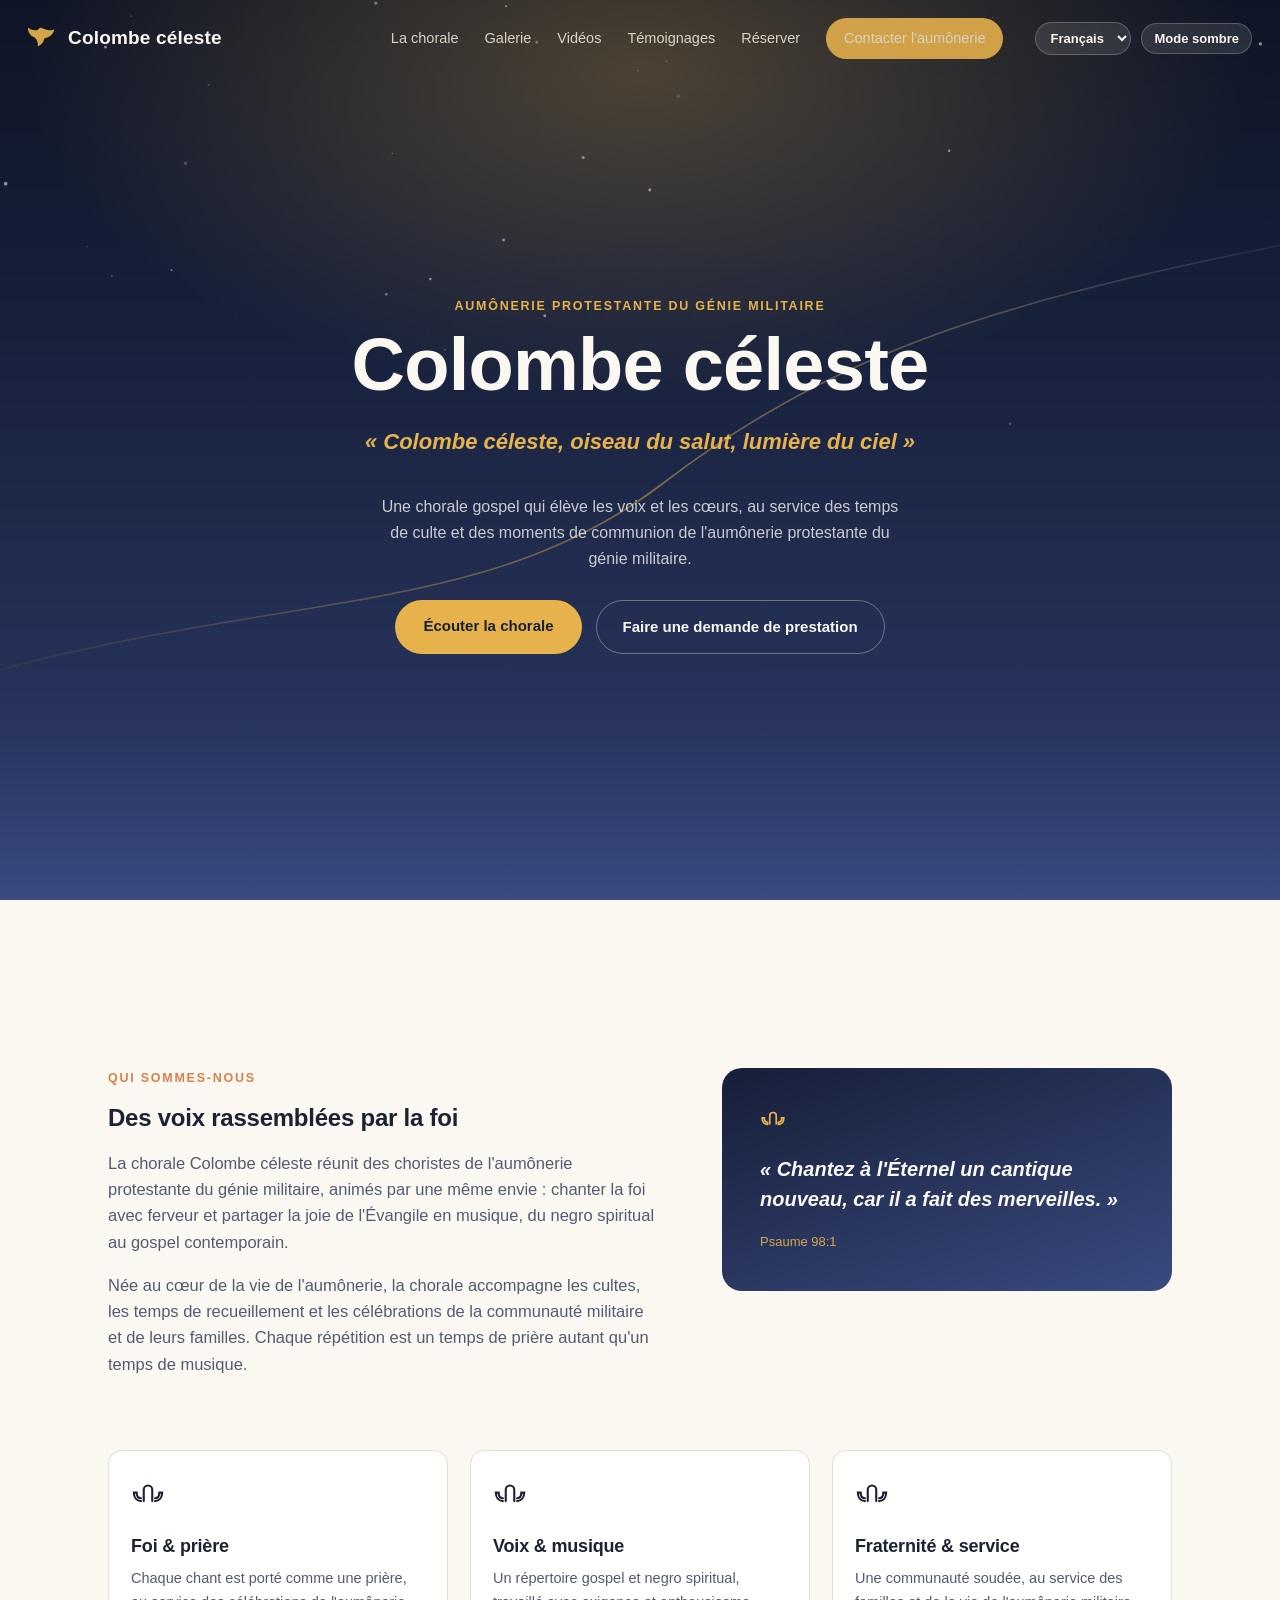
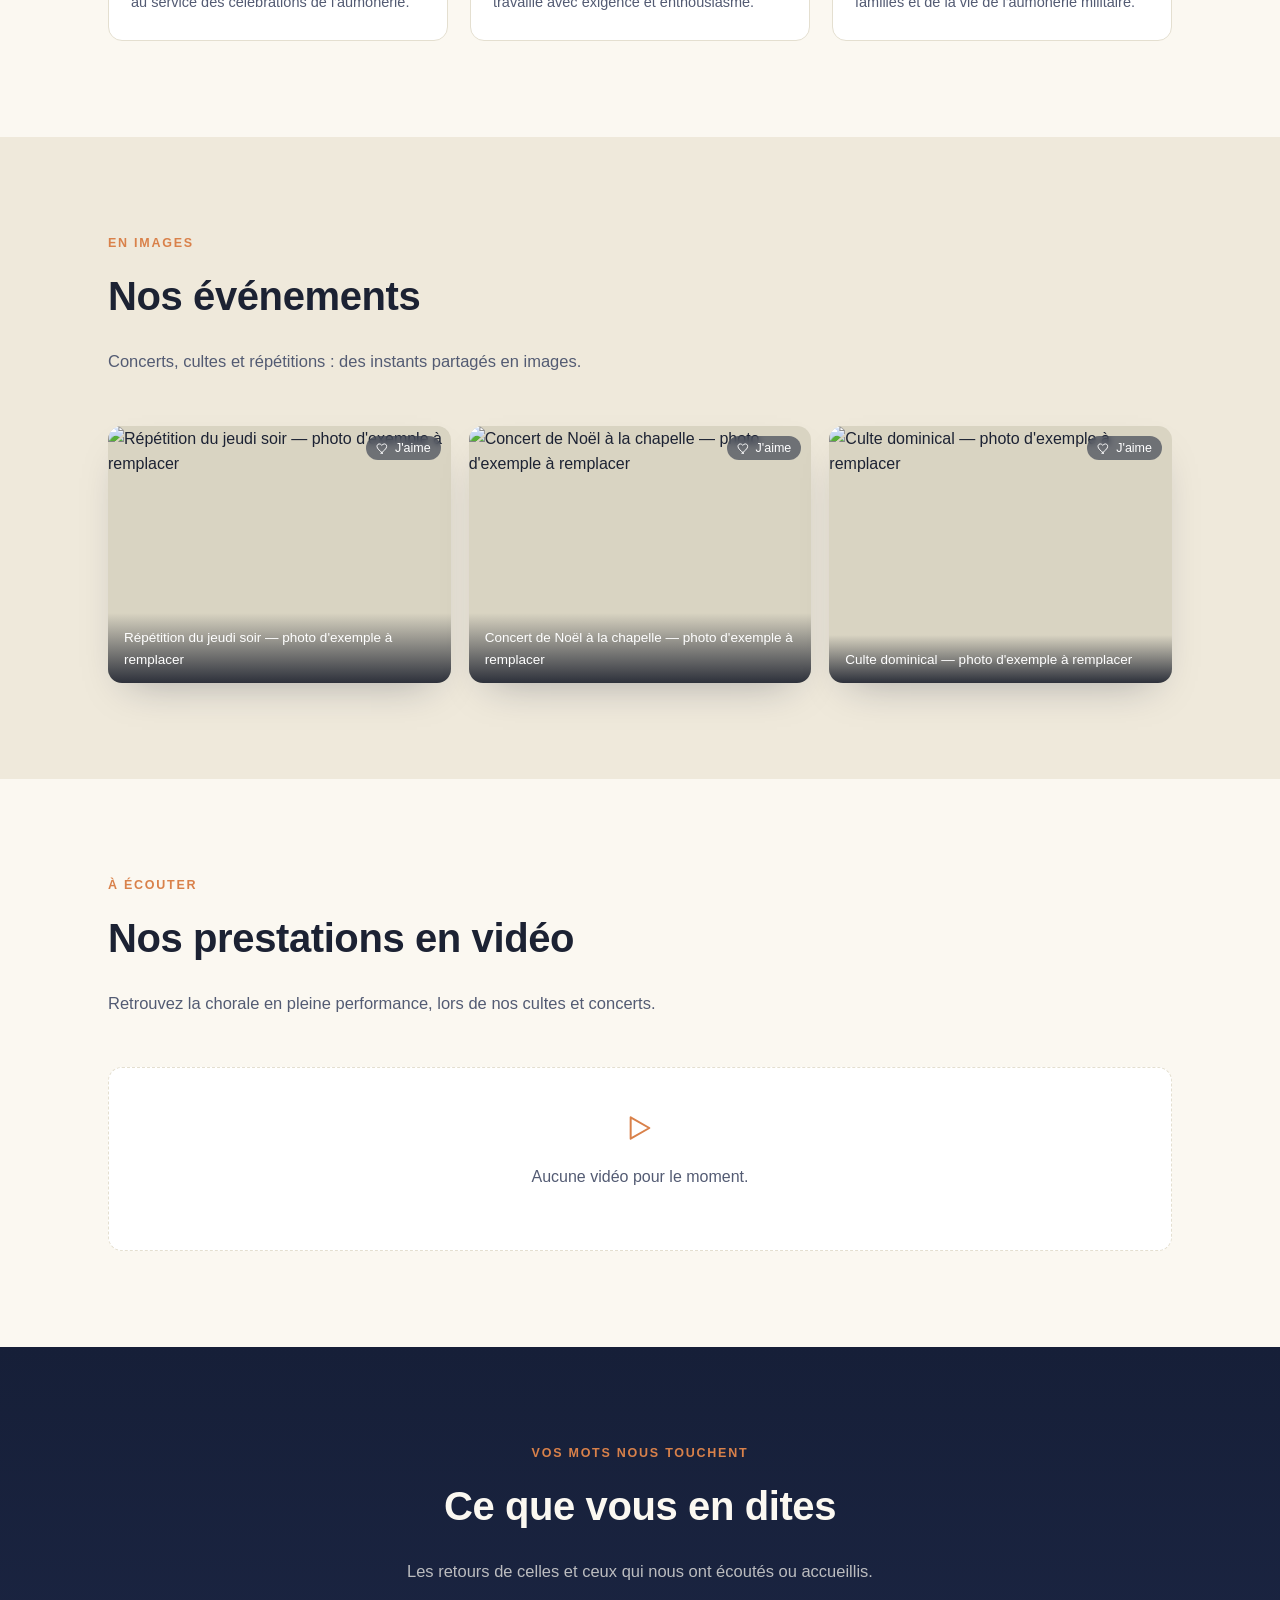
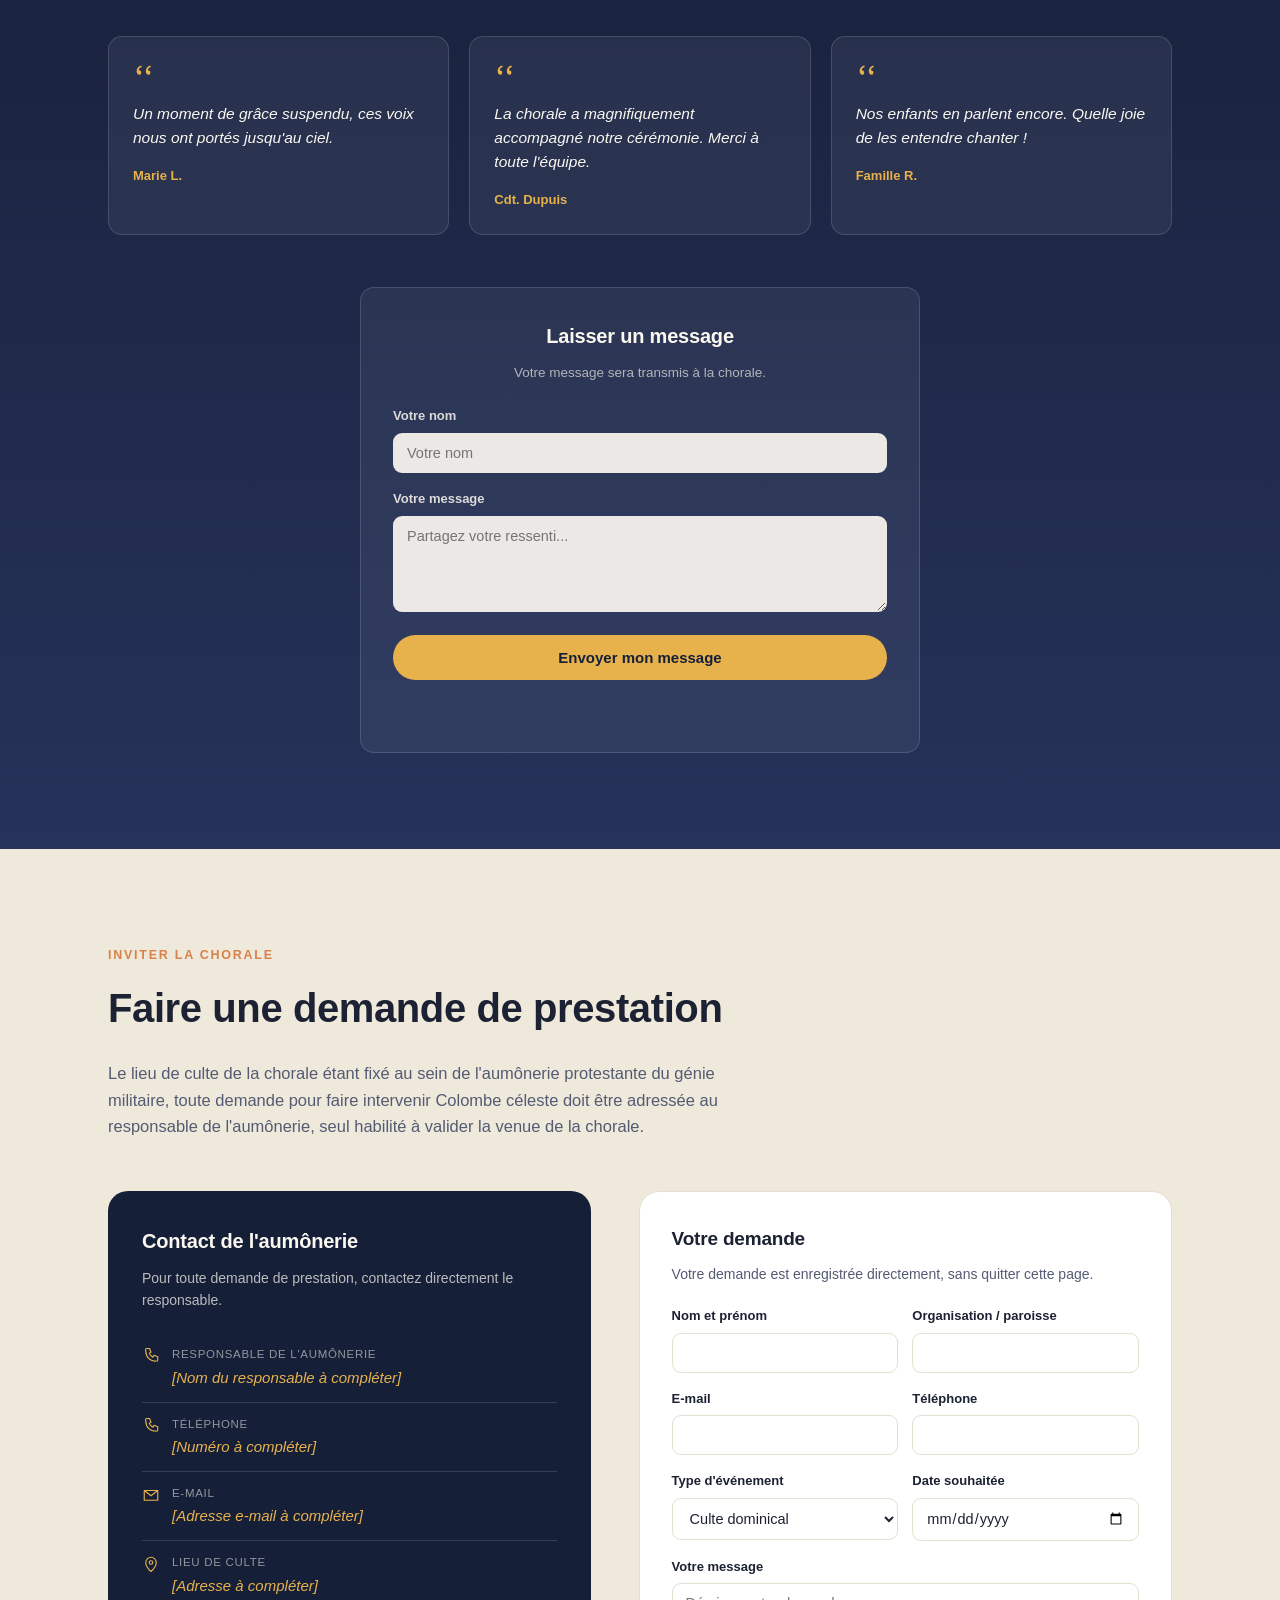
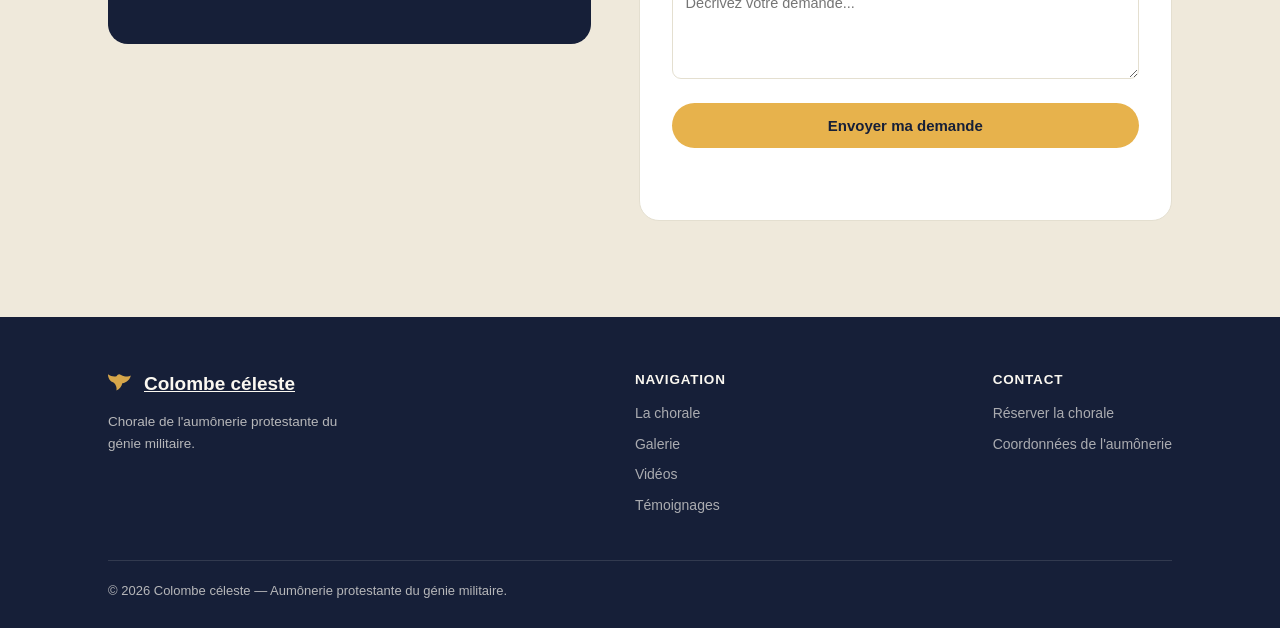
==== commit 367d416e: "ajout du referencement pour bin" ====
--- a/index.html
+++ b/index.html
@@ -2,6 +2,7 @@
 <html lang="fr">
 <head>
 <meta charset="UTF-8">
+<meta name="msvalidate.01" content="AA9B7F7B0B110AED461847E35D47A54B" />
 <meta name="google-site-verification" content="ukcTHKlGCMDh8AP6a7UbEXjhlvkyleOk4OwgQc0ZFI4" />
 <meta name="viewport" content="width=device-width, initial-scale=1.0">
 <title>Colombe céleste — Chorale gospel de l'aumônerie protestante du génie militaire</title>
